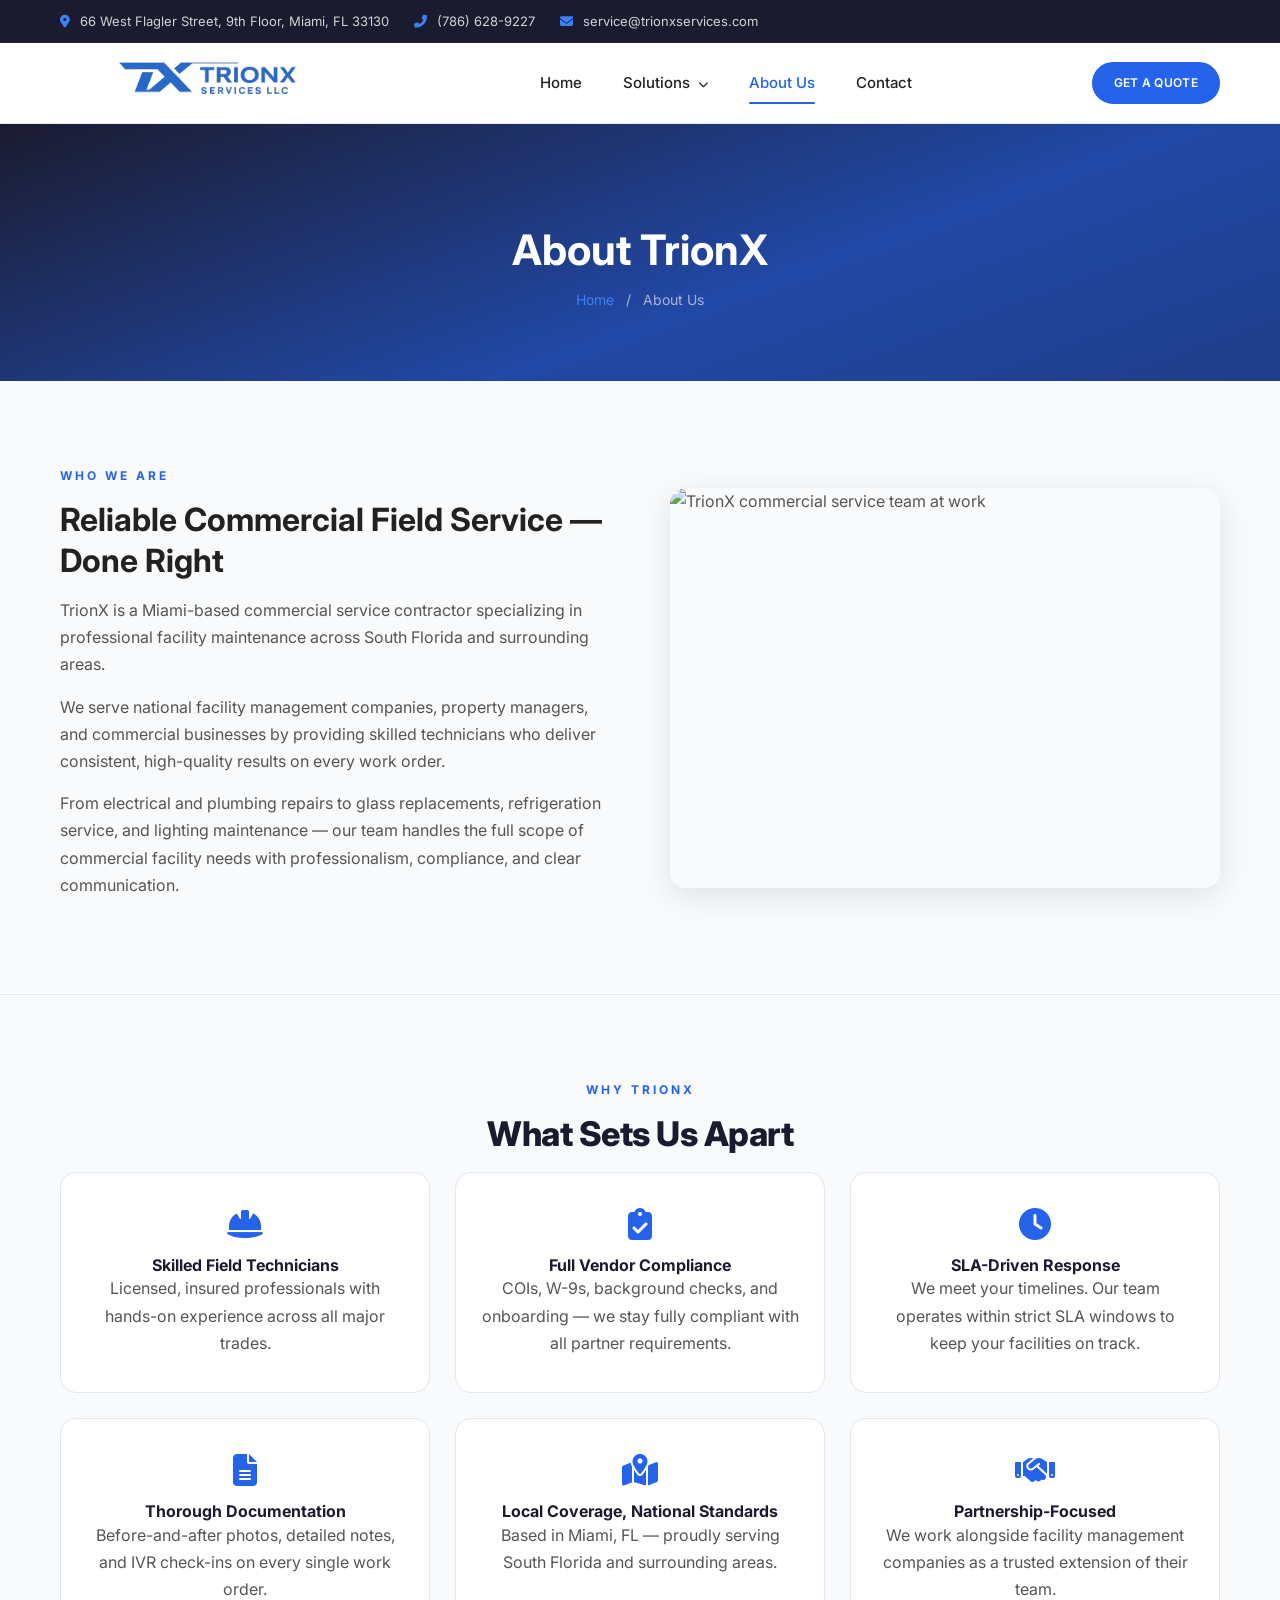
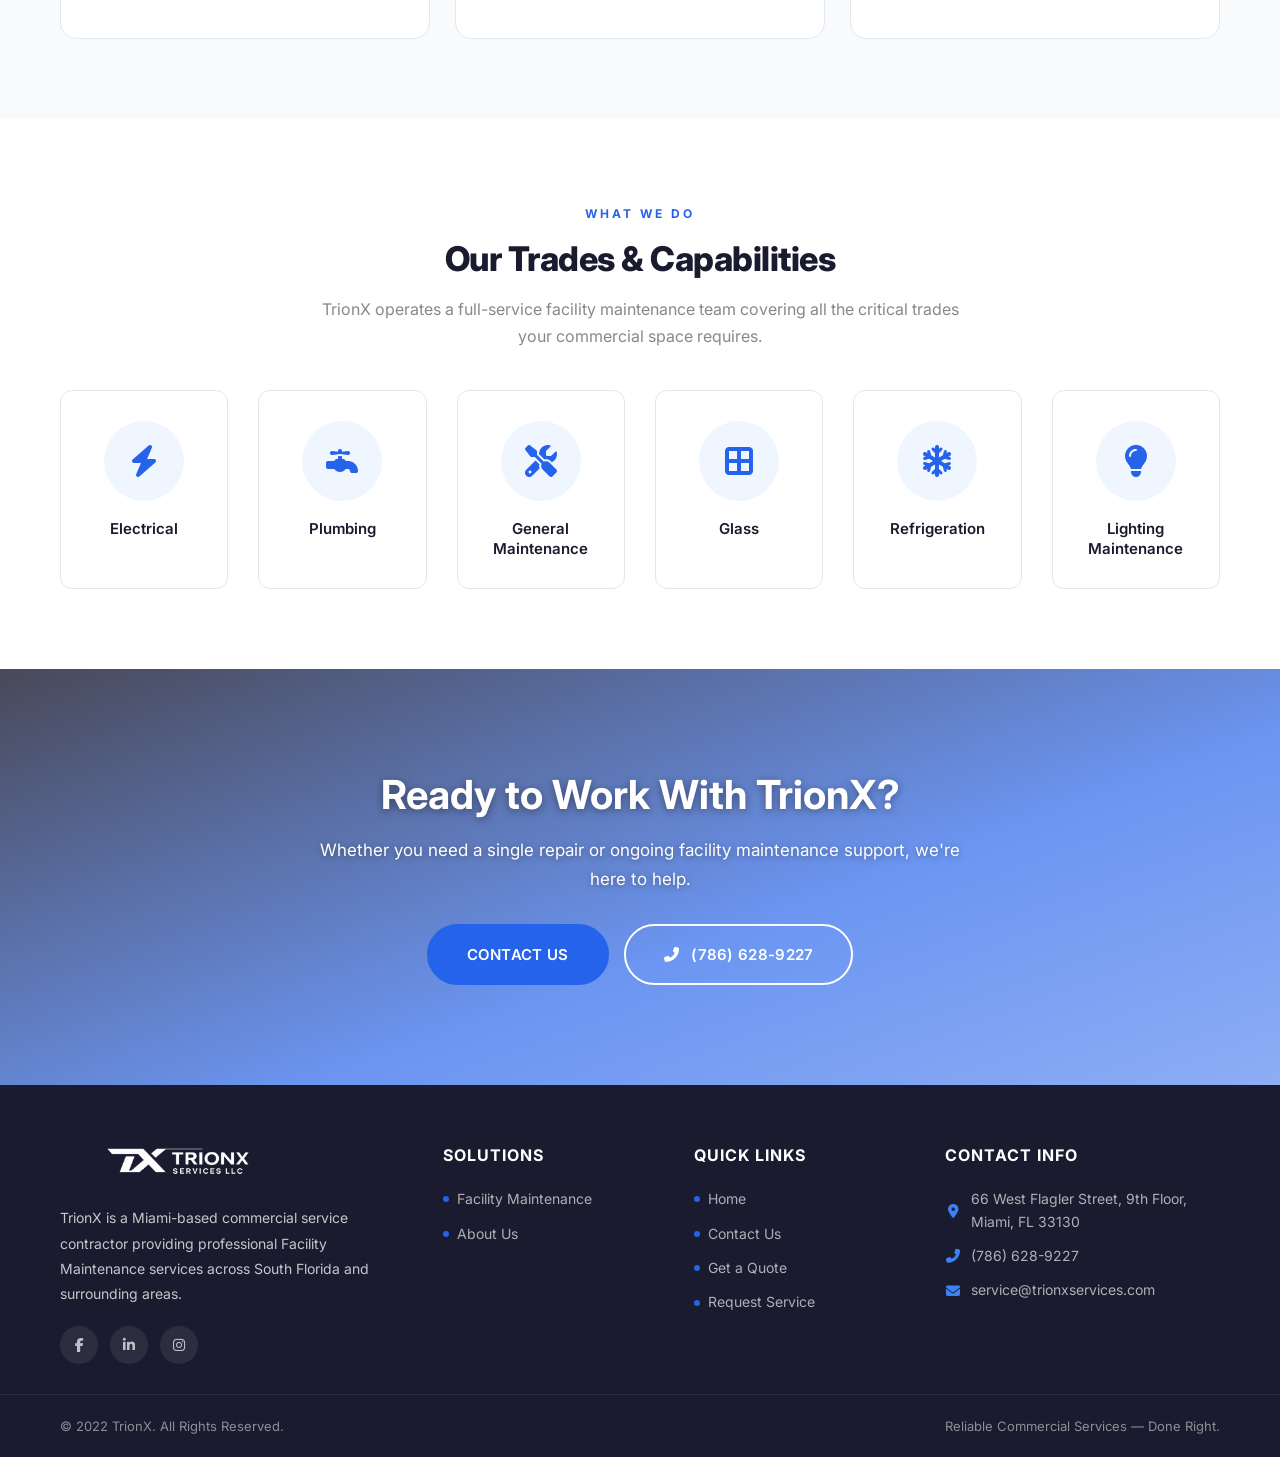
==== about.html @ 8d282be7 "Initial commit - TrionX website" ====
<!DOCTYPE html>
<html lang="en">
<head>
    <meta charset="UTF-8">
    <meta name="viewport" content="width=device-width, initial-scale=1.0">
    <meta name="description" content="Learn about TrionX — a Miami-based commercial service contractor providing professional facility maintenance across South Florida and surrounding areas.">
    <meta name="keywords" content="about TrionX, commercial facility maintenance, Miami FL, South Florida, electrical, plumbing, glass, refrigeration, lighting maintenance">
    <title>About Us | TrionX</title>
    <link rel="preconnect" href="https://fonts.googleapis.com">
    <link rel="preconnect" href="https://fonts.gstatic.com" crossorigin>
    <link href="https://fonts.googleapis.com/css2?family=Inter:wght@300;400;500;600;700;800;900&display=swap" rel="stylesheet">
    <link rel="stylesheet" href="https://cdnjs.cloudflare.com/ajax/libs/font-awesome/6.5.1/css/all.min.css">
    <link rel="stylesheet" href="css/style.css">
    <link rel="stylesheet" href="css/responsive.css">
</head>
<body>

    <!-- Top Bar -->
    <div class="top-bar">
        <div class="container">
            <div class="top-bar-left">
                <span><i class="fas fa-map-marker-alt"></i> 66 West Flagler Street, 9th Floor, Miami, FL 33130</span>
                <span><i class="fas fa-phone-alt"></i> <a href="tel:+17866289227">(786) 628-9227</a></span>
                <span><i class="fas fa-envelope"></i> <a href="mailto:service@trionxservices.com">service@trionxservices.com</a></span>
            </div>
        </div>
    </div>

    <!-- Header -->
    <header class="site-header" id="header">
        <div class="container">
            <div class="header-inner">
                <div class="logo">
                    <a href="index.html">
                        <img src="logo.png/logo.png.png" alt="TrionX" class="logo-img">
                    </a>
                </div>
                <nav class="main-nav" id="mainNav">
                    <ul>
                        <li><a href="index.html">Home</a></li>
                        <li class="has-dropdown">
                            <a href="solutions.html">Solutions <i class="fas fa-chevron-down"></i></a>
                            <ul class="dropdown">
                                <li><a href="electrical.html"><i class="fas fa-bolt"></i> Electrical</a></li>
                                <li><a href="plumbing.html"><i class="fas fa-faucet"></i> Plumbing</a></li>
                                <li><a href="general-maintenance.html"><i class="fas fa-tools"></i> General Maintenance</a></li>
                                <li><a href="glass.html"><i class="fas fa-border-all"></i> Glass</a></li>
                                <li><a href="refrigeration.html"><i class="fas fa-snowflake"></i> Refrigeration</a></li>
                                <li><a href="lighting-maintenance.html"><i class="fas fa-lightbulb"></i> Lighting Maintenance</a></li>
                            </ul>
                        </li>
                        <li class="current-menu-item"><a href="about.html">About Us</a></li>
                        <li><a href="contact.html">Contact</a></li>
                    </ul>
                </nav>
                <div class="header-cta">
                    <a href="contact.html" class="btn btn-primary btn-sm">Get a Quote</a>
                </div>
                <button class="mobile-toggle" id="mobileToggle" aria-label="Toggle Menu">
                    <span></span><span></span><span></span>
                </button>
            </div>
        </div>
    </header>

    <!-- Page Header -->
    <section class="page-header page-header-about">
        <div class="container">
            <h1>About TrionX</h1>
            <div class="breadcrumbs">
                <a href="index.html">Home</a>
                <span>/</span>
                About Us
            </div>
        </div>
    </section>

    <!-- Who We Are -->
    <section class="service-detail section-padding">
        <div class="container">
            <div class="service-detail-grid">
                <div class="service-detail-img">
                    <img src="https://images.unsplash.com/photo-1504307651254-35680f356dfd?w=600&q=80" alt="TrionX commercial service team at work">
                </div>
                <div class="service-detail-content">
                    <span class="section-subtitle">Who We Are</span>
                    <h2>Reliable Commercial Field Service — Done Right</h2>
                    <p>TrionX is a Miami-based commercial service contractor specializing in professional facility maintenance across South Florida and surrounding areas.</p>
                    <p>We serve national facility management companies, property managers, and commercial businesses by providing skilled technicians who deliver consistent, high-quality results on every work order.</p>
                    <p>From electrical and plumbing repairs to glass replacements, refrigeration service, and lighting maintenance — our team handles the full scope of commercial facility needs with professionalism, compliance, and clear communication.</p>
                </div>
            </div>
        </div>
    </section>

    <!-- What Sets Us Apart -->
    <section class="why-rts-section section-padding bg-light" id="why-trionx">
        <div class="container">
            <div class="section-header text-center">
                <span class="section-subtitle">Why TrionX</span>
                <h2 class="section-title">What Sets Us Apart</h2>
            </div>
            <div class="why-rts-grid">
                <div class="why-rts-item fade-in">
                    <i class="fas fa-hard-hat"></i>
                    <h4>Skilled Field Technicians</h4>
                    <p>Licensed, insured professionals with hands-on experience across all major trades.</p>
                </div>
                <div class="why-rts-item fade-in">
                    <i class="fas fa-clipboard-check"></i>
                    <h4>Full Vendor Compliance</h4>
                    <p>COIs, W-9s, background checks, and onboarding — we stay fully compliant with all partner requirements.</p>
                </div>
                <div class="why-rts-item fade-in">
                    <i class="fas fa-clock"></i>
                    <h4>SLA-Driven Response</h4>
                    <p>We meet your timelines. Our team operates within strict SLA windows to keep your facilities on track.</p>
                </div>
                <div class="why-rts-item fade-in">
                    <i class="fas fa-file-alt"></i>
                    <h4>Thorough Documentation</h4>
                    <p>Before-and-after photos, detailed notes, and IVR check-ins on every single work order.</p>
                </div>
                <div class="why-rts-item fade-in">
                    <i class="fas fa-map-marked-alt"></i>
                    <h4>Local Coverage, National Standards</h4>
                    <p>Based in Miami, FL — proudly serving South Florida and surrounding areas.</p>
                </div>
                <div class="why-rts-item fade-in">
                    <i class="fas fa-handshake"></i>
                    <h4>Partnership-Focused</h4>
                    <p>We work alongside facility management companies as a trusted extension of their team.</p>
                </div>
            </div>
        </div>
    </section>

    <!-- Our Trades -->
    <section class="section-padding">
        <div class="container">
            <div class="section-header text-center">
                <span class="section-subtitle">What We Do</span>
                <h2 class="section-title">Our Trades &amp; Capabilities</h2>
                <p class="section-desc">TrionX operates a full-service facility maintenance team covering all the critical trades your commercial space requires.</p>
            </div>
            <div class="trades-icon-grid">
                <a href="electrical.html" class="trade-icon-card">
                    <div class="trade-icon-circle"><i class="fas fa-bolt"></i></div>
                    <h4>Electrical</h4>
                </a>
                <a href="plumbing.html" class="trade-icon-card">
                    <div class="trade-icon-circle"><i class="fas fa-faucet"></i></div>
                    <h4>Plumbing</h4>
                </a>
                <a href="general-maintenance.html" class="trade-icon-card">
                    <div class="trade-icon-circle"><i class="fas fa-tools"></i></div>
                    <h4>General Maintenance</h4>
                </a>
                <a href="glass.html" class="trade-icon-card">
                    <div class="trade-icon-circle"><i class="fas fa-border-all"></i></div>
                    <h4>Glass</h4>
                </a>
                <a href="refrigeration.html" class="trade-icon-card">
                    <div class="trade-icon-circle"><i class="fas fa-snowflake"></i></div>
                    <h4>Refrigeration</h4>
                </a>
                <a href="lighting-maintenance.html" class="trade-icon-card">
                    <div class="trade-icon-circle"><i class="fas fa-lightbulb"></i></div>
                    <h4>Lighting Maintenance</h4>
                </a>
            </div>
        </div>
    </section>

    <!-- CTA Section -->
    <section class="cta-section" style="background-image: url('Pictures/buildings.jpg');">
        <div class="cta-overlay"></div>
        <div class="container">
            <div class="cta-content text-center">
                <h2>Ready to Work With TrionX?</h2>
                <p>Whether you need a single repair or ongoing facility maintenance support, we're here to help.</p>
                <div class="cta-buttons">
                    <a href="contact.html" class="btn btn-primary btn-lg">Contact Us</a>
                    <a href="tel:+17866289227" class="btn btn-outline btn-lg"><i class="fas fa-phone-alt"></i> (786) 628-9227</a>
                </div>
            </div>
        </div>
    </section>

    <!-- Footer -->
    <footer class="site-footer">
        <div class="footer-main">
            <div class="container">
                <div class="footer-grid">
                    <div class="footer-col footer-about">
                        <div class="footer-logo">
                            <img src="logo.png/logo.png.png" alt="TrionX" class="footer-logo-img">
                        </div>
                        <p>TrionX is a Miami-based commercial service contractor providing professional Facility Maintenance services across South Florida and surrounding areas.</p>
                        <div class="footer-social">
                            <a href="#" aria-label="Facebook"><i class="fab fa-facebook-f"></i></a>
                            <a href="#" aria-label="LinkedIn"><i class="fab fa-linkedin-in"></i></a>
                            <a href="#" aria-label="Instagram"><i class="fab fa-instagram"></i></a>
                        </div>
                    </div>
                    <div class="footer-links">
                        <div class="footer-col">
                            <h4>Solutions</h4>
                            <ul>
                                <li><a href="solutions.html#facility-maintenance">Facility Maintenance</a></li>
                                <li><a href="about.html">About Us</a></li>
                            </ul>
                        </div>
                        <div class="footer-col">
                            <h4>Quick Links</h4>
                            <ul>
                                <li><a href="index.html">Home</a></li>
                                <li><a href="contact.html">Contact Us</a></li>
                                <li><a href="contact.html#quote">Get a Quote</a></li>
                                <li><a href="contact.html#request-service">Request Service</a></li>
                            </ul>
                        </div>
                        <div class="footer-col footer-contact">
                            <h4>Contact Info</h4>
                            <ul>
                                <li><a href="https://maps.google.com/?q=66+West+Flagler+Street+9th+Floor+Miami+FL+33130"><i class="fas fa-map-marker-alt"></i> 66 West Flagler Street, 9th Floor, Miami, FL 33130</a></li>
                                <li><a href="tel:+17866289227"><i class="fas fa-phone-alt"></i> (786) 628-9227</a></li>
                                <li><a href="mailto:service@trionxservices.com"><i class="fas fa-envelope"></i> service@trionxservices.com</a></li>
                            </ul>
                        </div>
                    </div>
                </div>
            </div>
        </div>
        <div class="footer-bottom">
            <div class="container">
                <div class="footer-bottom-inner">
                    <p>&copy; 2022 TrionX. All Rights Reserved.</p>
                    <p>Reliable Commercial Services &mdash; Done Right.</p>
                </div>
            </div>
        </div>
    </footer>

    <script src="js/main.js"></script>
</body>
</html>
---- css/style.css ----
/* =============================================
   TRIONX - Main Stylesheet
   ============================================= */

/* ---- CSS Variables ---- */
:root {
    --primary: #2563eb;
    --primary-dark: #1d4ed8;
    --primary-light: #3b82f6;
    --primary-lighter: #eff6ff;
    --secondary: #1b1b2f;
    --secondary-light: #2e2e48;
    --accent: #2563eb;
    --text-dark: #222222;
    --text-body: #555555;
    --text-light: #888888;
    --white: #ffffff;
    --off-white: #f8fafc;
    --border: #e2e8f0;
    --shadow: 0 1px 3px rgba(0, 0, 0, 0.06), 0 4px 16px rgba(0, 0, 0, 0.06);
    --shadow-lg: 0 8px 32px rgba(0, 0, 0, 0.1);
    --radius: 8px;
    --radius-lg: 16px;
    --transition: all 0.25s cubic-bezier(0.4, 0, 0.2, 1);
    --font-primary: 'Inter', sans-serif;
    --font-secondary: 'Inter', sans-serif;
}

/* ---- Reset & Base ---- */
*,
*::before,
*::after {
    margin: 0;
    padding: 0;
    box-sizing: border-box;
}

html {
    scroll-behavior: smooth;
    font-size: 16px;
    scrollbar-width: none; /* Firefox */
    -ms-overflow-style: none; /* IE/Edge */
}

html::-webkit-scrollbar {
    display: none; /* Chrome/Safari */
}

body {
    font-family: var(--font-secondary);
    color: var(--text-body);
    line-height: 1.7;
    background: var(--white);
    overflow-x: hidden;
    -webkit-font-smoothing: antialiased;
    -moz-osx-font-smoothing: grayscale;
}

img {
    max-width: 100%;
    height: auto;
    display: block;
}

a {
    text-decoration: none;
    color: inherit;
    transition: var(--transition);
}

ul {
    list-style: none;
}

h1, h2, h3, h4, h5, h6 {
    font-family: var(--font-primary);
    color: var(--text-dark);
    font-weight: 700;
    line-height: 1.3;
}

.container {
    width: 100%;
    max-width: 1200px;
    margin: 0 auto;
    padding: 0 20px;
}

.section-padding {
    padding: 80px 0;
}

.bg-light {
    background: var(--off-white);
}

.text-center {
    text-align: center;
}

/* ---- Section Headers ---- */
.section-subtitle {
    display: inline-block;
    font-size: 12px;
    font-weight: 700;
    color: var(--primary);
    text-transform: uppercase;
    letter-spacing: 3px;
    margin-bottom: 12px;
    position: relative;
    padding-left: 0;
}

.section-subtitle::before {
    display: none;
}

.text-center .section-subtitle {
    padding-left: 0;
}

.text-center .section-subtitle::before {
    display: none;
}

.section-title {
    font-size: 34px;
    margin-bottom: 15px;
    color: var(--secondary);
    font-weight: 800;
    letter-spacing: -0.5px;
}

.section-desc {
    font-size: 16px;
    color: var(--text-light);
    max-width: 650px;
    margin: 0 auto 40px;
}

/* ---- Buttons ---- */
.btn {
    display: inline-block;
    padding: 13px 30px;
    font-size: 14px;
    font-weight: 600;
    border-radius: 50px;
    cursor: pointer;
    transition: var(--transition);
    border: 2px solid transparent;
    font-family: var(--font-primary);
    letter-spacing: 0.3px;
    text-align: center;
    text-transform: uppercase;
}

.btn-primary {
    background: var(--primary);
    color: var(--white);
    border-color: var(--primary);
}

.btn-primary:hover {
    background: var(--primary-dark);
    border-color: var(--primary-dark);
    transform: translateY(-2px);
    box-shadow: 0 5px 20px rgba(37, 99, 235, 0.35);
}

.btn-outline {
    background: transparent;
    color: var(--white);
    border-color: var(--white);
}

.btn-outline:hover {
    background: var(--white);
    color: var(--primary);
}

.btn-outline-white {
    background: transparent;
    color: var(--white);
    border-color: var(--white);
}

.btn-outline-white:hover {
    background: var(--white);
    color: var(--primary);
}

.btn-outline-primary {
    background: transparent;
    color: var(--primary);
    border-color: var(--primary);
}

.btn-outline-primary:hover {
    background: var(--primary);
    color: var(--white);
    transform: translateY(-2px);
}

.btn-sm {
    padding: 9px 20px;
    font-size: 12px;
}

.btn-lg {
    padding: 16px 38px;
    font-size: 15px;
}

/* ---- Top Bar ---- */
.top-bar {
    background: var(--secondary);
    color: rgba(255, 255, 255, 0.8);
    font-size: 13px;
    padding: 10px 0;
    border-bottom: 1px solid rgba(255, 255, 255, 0.06);
}

.top-bar .container {
    display: flex;
    justify-content: space-between;
    align-items: center;
}

.top-bar-left {
    display: flex;
    gap: 25px;
}

.top-bar-left span i {
    color: var(--primary-light);
    margin-right: 6px;
}

.top-bar-left a {
    color: rgba(255, 255, 255, 0.8);
}

.top-bar-left a:hover {
    color: var(--primary-light);
}

.top-bar-right {
    display: flex;
    gap: 15px;
}

.top-bar-right a {
    color: rgba(255, 255, 255, 0.7);
    font-size: 13px;
    transition: var(--transition);
}

.top-bar-right a:hover {
    color: var(--primary-light);
}

/* ---- Header ---- */
.site-header {
    background: var(--white);
    position: sticky;
    top: 0;
    z-index: 1000;
    box-shadow: 0 1px 0 var(--border);
    transition: var(--transition);
}

.site-header.scrolled {
    box-shadow: 0 4px 24px rgba(0, 0, 0, 0.08);
    backdrop-filter: blur(8px);
    background: rgba(255, 255, 255, 0.95);
}

.header-inner {
    display: flex;
    align-items: center;
    justify-content: space-between;
    padding: 0;
    height: 80px;
}

.logo a {
    display: flex;
    align-items: center;
    gap: 12px;
}

.logo-img {
    height: 200px;
    width: auto;
    max-width: 450px;
    object-fit: contain;
    mix-blend-mode: multiply;
    margin: -40px 0;
}

.logo-icon {
    width: 48px;
    height: 48px;
    background: var(--primary);
    color: var(--white);
    border-radius: var(--radius);
    display: flex;
    align-items: center;
    justify-content: center;
    font-size: 22px;
}

.logo-text strong {
    display: block;
    font-size: 24px;
    color: var(--primary);
    line-height: 1;
    font-family: var(--font-primary);
}

.logo-text small {
    font-size: 10px;
    color: var(--text-light);
    letter-spacing: 1.5px;
    text-transform: uppercase;
    font-weight: 600;
}

/* ---- Navigation ---- */
.main-nav ul {
    display: flex;
    gap: 5px;
}

.main-nav > ul > li > a {
    padding: 28px 18px;
    display: block;
    font-size: 15px;
    font-weight: 500;
    color: var(--text-dark);
    font-family: var(--font-primary);
    position: relative;
}

.main-nav > ul > li > a::after {
    content: '';
    position: absolute;
    bottom: 20px;
    left: 18px;
    right: 18px;
    height: 2px;
    background: var(--primary);
    border-radius: 2px;
    transform: scaleX(0);
    transition: var(--transition);
}

.main-nav > ul > li:hover > a::after,
.main-nav > ul > li.current-menu-item > a::after {
    transform: scaleX(1);
}

.main-nav > ul > li:hover > a,
.main-nav > ul > li.current-menu-item > a {
    color: var(--primary);
}

.main-nav > ul > li > a i {
    font-size: 10px;
    margin-left: 4px;
}

/* Dropdown */
.has-dropdown {
    position: relative;
}

.dropdown {
    position: absolute;
    top: 100%;
    left: 0;
    min-width: 240px;
    background: var(--white);
    box-shadow: var(--shadow-lg);
    border-radius: var(--radius);
    border-top: none;
    opacity: 0;
    visibility: hidden;
    transform: translateY(10px);
    transition: var(--transition);
    z-index: 100;
    display: block;
    flex-direction: column;
    padding: 8px 0;
}

.has-dropdown:hover .dropdown {
    opacity: 1;
    visibility: visible;
    transform: translateY(0);
}

.dropdown li a {
    display: block;
    padding: 12px 20px;
    font-size: 14px;
    color: var(--text-body);
    border-bottom: 1px solid var(--border);
    transition: color 0.3s ease, background 0.3s ease;
    white-space: nowrap;
    text-align: left;
}

.dropdown li:last-child a {
    border-bottom: none;
}

.dropdown li a:hover {
    color: var(--primary);
    background: var(--primary-lighter);
}

.dropdown li a i {
    margin-right: 8px;
    color: var(--primary);
}

/* Sub-Dropdown */
.has-sub-dropdown {
    position: relative;
}

.has-sub-dropdown > a .sub-arrow {
    float: right;
    margin-left: 12px;
    font-size: 10px;
    line-height: 1.6;
}

.sub-dropdown {
    position: absolute;
    top: 0;
    left: 100%;
    min-width: 220px;
    background: var(--white);
    box-shadow: var(--shadow-lg);
    border-radius: 0 var(--radius) var(--radius) 0;
    border-left: 3px solid var(--primary);
    opacity: 0;
    visibility: hidden;
    transform: translateX(10px);
    transition: var(--transition);
    z-index: 110;
    padding: 0;
    list-style: none;
    display: flex;
    flex-direction: column;
}

.has-sub-dropdown:hover > .sub-dropdown {
    opacity: 1;
    visibility: visible;
    transform: translateX(0);
}

.sub-dropdown li a {
    display: block;
    padding: 10px 18px;
    font-size: 13px;
    color: var(--text-body);
    border-bottom: 1px solid var(--border);
    transition: color 0.3s ease, background 0.3s ease;
    white-space: nowrap;
    text-align: left;
}

.sub-dropdown li:last-child a {
    border-bottom: none;
}

.sub-dropdown li a:hover {
    color: var(--primary);
    background: var(--primary-lighter);
}

.sub-dropdown li a i {
    margin-right: 8px;
    color: var(--primary);
}

/* Header CTA */
.header-cta {
    display: flex;
    align-items: center;
    gap: 15px;
}

.header-phone {
    display: flex;
    align-items: center;
    gap: 8px;
    color: var(--text-dark);
    font-weight: 600;
    font-size: 14px;
}

.header-phone i {
    color: var(--primary);
    font-size: 16px;
}

.header-phone:hover {
    color: var(--primary);
}

/* Mobile Toggle */
.mobile-toggle {
    display: none;
    flex-direction: column;
    gap: 5px;
    background: none;
    border: none;
    cursor: pointer;
    padding: 5px;
    z-index: 1001;
}

.mobile-toggle span {
    width: 25px;
    height: 3px;
    background: var(--text-dark);
    border-radius: 3px;
    transition: var(--transition);
}

.mobile-toggle.active span:nth-child(1) {
    transform: rotate(45deg) translate(5px, 6px);
}

.mobile-toggle.active span:nth-child(2) {
    opacity: 0;
}

.mobile-toggle.active span:nth-child(3) {
    transform: rotate(-45deg) translate(5px, -6px);
}

/* ---- Hero Section ---- */
.hero-section {
    position: relative;
    height: 650px;
    overflow: hidden;
}

.hero-slider {
    height: 100%;
}

.hero-slide {
    position: absolute;
    top: 0;
    left: 0;
    width: 100%;
    height: 100%;
    background-size: cover;
    background-position: center;
    opacity: 0;
    transition: opacity 1s ease;
    display: flex;
    align-items: center;
}

.hero-slide.active {
    opacity: 1;
}

.hero-overlay {
    position: absolute;
    top: 0;
    left: 0;
    width: 100%;
    height: 100%;
    background: linear-gradient(160deg, rgba(27, 27, 47, 0.8) 0%, rgba(37, 99, 235, 0.58) 50%, rgba(37, 99, 235, 0.42) 100%);
}

.hero-content {
    position: relative;
    z-index: 2;
    max-width: 700px;
    color: var(--white);
}

.hero-subtitle {
    display: inline-block;
    font-size: 14px;
    font-weight: 600;
    text-transform: uppercase;
    letter-spacing: 3px;
    color: var(--white);
    margin-bottom: 15px;
    padding-left: 0;
    text-shadow: 0 1px 6px rgba(0, 0, 0, 0.35);
}

.hero-subtitle::before {
    display: none;
}

.hero-content h1 {
    font-size: 48px;
    font-weight: 800;
    color: var(--white);
    margin-bottom: 20px;
    line-height: 1.15;
    letter-spacing: -1px;
    text-shadow: 0 2px 8px rgba(0, 0, 0, 0.4);
}

.hero-content h1 span {
    color: var(--primary-light);
}

.hero-content p {
    font-size: 18px;
    line-height: 1.8;
    opacity: 1;
    margin-bottom: 30px;
    max-width: 550px;
    text-shadow: 0 1px 6px rgba(0, 0, 0, 0.35);
}

.hero-buttons {
    display: flex;
    gap: 15px;
    flex-wrap: wrap;
}

.hero-dots {
    position: absolute;
    bottom: 30px;
    left: 50%;
    transform: translateX(-50%);
    z-index: 5;
    display: flex;
    gap: 10px;
}

.hero-dots .dot {
    width: 12px;
    height: 12px;
    border-radius: 50%;
    background: rgba(255, 255, 255, 0.4);
    cursor: pointer;
    transition: var(--transition);
}

.hero-dots .dot.active {
    background: var(--primary-light);
    transform: scale(1.2);
}

/* ---- Features Bar ---- */
.features-bar {
    background: var(--off-white);
    padding: 60px 0;
    position: relative;
    z-index: 10;
    border-bottom: none;
}

.features-grid {
    display: grid;
    grid-template-columns: repeat(4, 1fr);
    gap: 30px;
}

.feature-item {
    display: flex;
    flex-direction: column;
    align-items: center;
    text-align: center;
    padding: 35px 20px;
    border-radius: var(--radius-lg);
    background: var(--white);
    transition: var(--transition);
    border: 1px solid var(--border);
}

.feature-item:hover {
    transform: translateY(-5px);
    box-shadow: var(--shadow-lg);
    border-color: var(--primary-light);
}

.feature-icon {
    width: 64px;
    height: 64px;
    border-radius: var(--radius-lg);
    background: var(--primary);
    display: flex;
    align-items: center;
    justify-content: center;
    font-size: 26px;
    color: var(--white);
    margin-bottom: 20px;
    flex-shrink: 0;
}

.feature-item h4 {
    font-size: 17px;
    color: var(--secondary);
    margin-bottom: 8px;
}

.feature-item p {
    font-size: 14px;
    color: var(--text-body);
    line-height: 1.5;
}

/* ---- About Preview ---- */
.about-grid {
    display: grid;
    grid-template-columns: 1fr 1fr;
    gap: 60px;
    align-items: center;
}

.about-images {
    position: relative;
}

.about-img-main img {
    border-radius: var(--radius-lg);
    box-shadow: var(--shadow-lg);
    width: 100%;
    height: 450px;
    object-fit: cover;
}

.about-img-secondary {
    position: absolute;
    bottom: -30px;
    right: -30px;
    width: 220px;
    border: 5px solid var(--white);
    border-radius: var(--radius-lg);
    box-shadow: var(--shadow-lg);
    overflow: hidden;
}

.about-img-secondary img {
    width: 100%;
    height: 180px;
    object-fit: cover;
}

.experience-badge {
    position: absolute;
    top: 20px;
    left: -20px;
    background: var(--primary);
    color: var(--white);
    padding: 20px 25px;
    border-radius: var(--radius-lg);
    text-align: center;
    box-shadow: var(--shadow-lg);
}

.exp-number {
    display: block;
    font-size: 42px;
    font-weight: 900;
    line-height: 1;
    font-family: var(--font-primary);
}

.exp-text {
    font-size: 12px;
    text-transform: uppercase;
    letter-spacing: 1px;
    font-weight: 600;
}

.about-content .lead-text {
    font-size: 17px;
    color: var(--text-dark);
    margin-bottom: 15px;
    line-height: 1.8;
}

.about-content p {
    margin-bottom: 20px;
}

.about-features {
    display: grid;
    grid-template-columns: 1fr;
    gap: 12px;
    margin-bottom: 30px;
}

.about-feature {
    display: flex;
    align-items: center;
    gap: 10px;
    font-size: 14px;
    font-weight: 500;
    color: var(--text-dark);
}

.about-feature i {
    color: var(--primary);
    font-size: 18px;
}

/* ---- Solutions Home Section ---- */
/* ---- Solutions Subsections ---- */
.solutions-subsection {
    margin-bottom: 50px;
}

.solutions-subsection:last-child {
    margin-bottom: 0;
}

.subsection-header {
    display: flex;
    flex-direction: column;
    align-items: center;
    text-align: center;
    gap: 12px;
    margin-bottom: 30px;
}

.subsection-icon {
    width: 55px;
    height: 55px;
    min-width: 55px;
    background: var(--primary-lighter);
    color: var(--primary);
    border-radius: 50%;
    display: flex;
    align-items: center;
    justify-content: center;
    font-size: 22px;
}

.subsection-header h3 {
    font-size: 24px;
    color: var(--text-dark);
    margin-bottom: 6px;
}

.subsection-header p {
    font-size: 15px;
    color: var(--text-body);
    line-height: 1.7;
}

.solutions-cards-grid {
    display: grid;
    gap: 25px;
}

.solutions-cards-grid.cols-3 {
    grid-template-columns: repeat(3, 1fr);
}

.sol-card {
    background: var(--white);
    border-radius: var(--radius-lg);
    padding: 28px 24px;
    box-shadow: var(--shadow);
    transition: var(--transition);
    border: 1px solid var(--border);
    border-top: 3px solid transparent;
}

.sol-card:hover {
    transform: translateY(-5px);
    box-shadow: var(--shadow-lg);
    border-top-color: var(--primary);
}

.sol-card-icon {
    width: 45px;
    height: 45px;
    background: var(--primary-lighter);
    color: var(--primary);
    border-radius: var(--radius);
    display: flex;
    align-items: center;
    justify-content: center;
    font-size: 18px;
    margin-bottom: 15px;
    transition: var(--transition);
}

.sol-card:hover .sol-card-icon {
    background: var(--primary);
    color: var(--white);
}

.sol-card h4 {
    font-size: 18px;
    color: var(--text-dark);
    margin-bottom: 12px;
}

.sol-card ul {
    list-style: none;
    margin: 0;
    padding: 0;
}

.sol-card ul li {
    font-size: 14px;
    color: var(--text-body);
    padding: 5px 0;
    padding-left: 20px;
    position: relative;
    line-height: 1.6;
}

.sol-card ul li::before {
    content: '\f00c';
    font-family: 'Font Awesome 6 Free';
    font-weight: 900;
    font-size: 11px;
    color: var(--primary);
    position: absolute;
    left: 0;
    top: 7px;
}

/* ---- Legacy Solutions Home (kept for compatibility) ---- */
.solutions-home-grid {
    display: grid;
    grid-template-columns: 1fr 1fr;
    gap: 30px;
}

.solution-home-card {
    background: var(--white);
    border-radius: var(--radius-lg);
    overflow: hidden;
    box-shadow: var(--shadow);
    transition: var(--transition);
}

.solution-home-card:hover {
    transform: translateY(-8px);
    box-shadow: var(--shadow-lg);
}

.solution-card-image {
    height: 220px;
    overflow: hidden;
    position: relative;
}

.solution-card-image img {
    width: 100%;
    height: 100%;
    object-fit: cover;
    transition: transform 0.5s ease;
}

.solution-home-card:hover .solution-card-image img {
    transform: scale(1.08);
}

.solution-card-body {
    padding: 30px;
}

.solution-home-icon {
    width: 55px;
    height: 55px;
    background: var(--primary-lighter);
    color: var(--primary);
    border-radius: 50%;
    display: flex;
    align-items: center;
    justify-content: center;
    font-size: 22px;
    margin-bottom: 15px;
    transition: var(--transition);
}

.solution-home-card:hover .solution-home-icon {
    background: var(--primary);
    color: var(--white);
}

.solution-home-card h3 {
    font-size: 22px;
    margin-bottom: 10px;
}

.solution-card-body > p {
    margin-bottom: 15px;
    color: var(--text-body);
    line-height: 1.7;
}

.solution-home-list {
    margin-bottom: 15px;
}

.solution-home-list li {
    display: flex;
    align-items: center;
    gap: 10px;
    padding: 6px 0;
    font-size: 14px;
    color: var(--text-dark);
}

.solution-home-list li i {
    color: var(--primary);
    font-size: 14px;
}

.solution-home-note {
    font-size: 14px;
    color: var(--text-light);
    font-style: italic;
    margin-bottom: 20px;
}

/* ---- Industries Home Grid ---- */
.industries-home-grid {
    display: grid;
    grid-template-columns: repeat(4, 1fr);
    gap: 20px;
}

.industry-home-item {
    position: relative;
    height: 200px;
    border-radius: var(--radius-lg);
    overflow: hidden;
    cursor: pointer;
    transition: var(--transition);
}

.industry-home-item:hover {
    transform: translateY(-5px);
    box-shadow: var(--shadow-lg);
}

.industry-home-item img {
    width: 100%;
    height: 100%;
    object-fit: cover;
    transition: transform 0.5s ease;
}

.industry-home-item:hover img {
    transform: scale(1.1);
}

.industry-home-overlay {
    position: absolute;
    top: 0;
    left: 0;
    width: 100%;
    height: 100%;
    background: linear-gradient(to top, rgba(27, 27, 47, 0.85) 0%, rgba(37, 99, 235, 0.3) 100%);
    display: flex;
    flex-direction: column;
    align-items: center;
    justify-content: flex-end;
    padding: 25px 15px;
    transition: var(--transition);
}

.industry-home-item:hover .industry-home-overlay {
    background: linear-gradient(to top, rgba(37, 99, 235, 0.9) 0%, rgba(37, 99, 235, 0.4) 100%);
}

.industry-home-overlay i {
    font-size: 28px;
    color: rgba(255, 255, 255, 0.9);
    margin-bottom: 10px;
}

.industry-home-overlay span {
    font-size: 15px;
    font-weight: 600;
    color: var(--white);
    text-align: center;
}

/* ---- Why RTS Grid ---- */
.why-rts-grid {
    display: grid;
    grid-template-columns: repeat(3, 1fr);
    gap: 25px;
}

.why-rts-item {
    text-align: center;
    padding: 35px 25px;
    background: var(--white);
    border-radius: var(--radius-lg);
    border: 1px solid var(--border);
    transition: var(--transition);
}

.why-rts-item:hover {
    transform: translateY(-3px);
    box-shadow: var(--shadow-lg);
    border-color: var(--primary);
}

.why-rts-item i {
    font-size: 32px;
    color: var(--primary);
    margin-bottom: 15px;
    display: block;
}

.why-rts-item h4 {
    font-size: 16px;
    color: var(--secondary);
}

/* ---- Service Area Section ---- */
.service-area-section {
    background: var(--secondary);
    color: var(--white);
    position: relative;
}

.service-area-section .section-subtitle {
    color: var(--primary-light);
}

.service-area-section .section-subtitle::before {
    background: var(--primary-light);
}

.service-area-section .section-title {
    color: var(--white);
}

.service-area-grid {
    display: grid;
    grid-template-columns: repeat(4, 1fr);
    gap: 15px;
    max-width: 900px;
    margin: 0 auto;
}

.service-area-item {
    display: flex;
    align-items: center;
    gap: 10px;
    font-size: 16px;
    font-weight: 500;
    color: var(--white);
    padding: 16px 20px;
    background: rgba(255, 255, 255, 0.08);
    border-radius: var(--radius);
    transition: var(--transition);
}

.service-area-item:hover {
    background: rgba(255, 255, 255, 0.15);
}

.service-area-item i {
    color: var(--primary-light);
    font-size: 16px;
}

/* ---- CTA Section ---- */
.cta-section {
    position: relative;
    padding: 100px 0;
    background-size: cover;
    background-position: center;
    background-attachment: fixed;
}

.cta-overlay {
    position: absolute;
    top: 0;
    left: 0;
    width: 100%;
    height: 100%;
    background: linear-gradient(160deg, rgba(27, 27, 47, 0.8) 0%, rgba(37, 99, 235, 0.68) 60%, rgba(37, 99, 235, 0.52) 100%);
}

.cta-content {
    position: relative;
    z-index: 2;
    color: var(--white);
}

.cta-content h2 {
    font-size: 40px;
    color: var(--white);
    margin-bottom: 15px;
    text-shadow: 0 2px 8px rgba(0, 0, 0, 0.4);
}

.cta-content p {
    font-size: 17px;
    opacity: 1;
    max-width: 650px;
    margin: 0 auto 30px;
    text-shadow: 0 1px 6px rgba(0, 0, 0, 0.35);
}

.cta-buttons {
    display: flex;
    gap: 15px;
    justify-content: center;
    flex-wrap: wrap;
}

.cta-buttons .btn i {
    margin-right: 8px;
}

/* ---- Services Section (generic) ---- */
.services-grid {
    display: grid;
    grid-template-columns: repeat(4, 1fr);
    gap: 30px;
}

.service-card {
    background: var(--white);
    border-radius: var(--radius-lg);
    overflow: hidden;
    box-shadow: var(--shadow);
    transition: var(--transition);
}

.service-card:hover {
    transform: translateY(-8px);
    box-shadow: var(--shadow-lg);
}

.service-card-img {
    position: relative;
    height: 200px;
    overflow: hidden;
}

.service-card-img img {
    width: 100%;
    height: 100%;
    object-fit: cover;
    transition: transform 0.5s ease;
}

.service-card:hover .service-card-img img {
    transform: scale(1.08);
}

.service-card-overlay {
    position: absolute;
    top: 0;
    left: 0;
    width: 100%;
    height: 100%;
    background: rgba(37, 99, 235, 0.8);
    display: flex;
    align-items: center;
    justify-content: center;
    opacity: 0;
    transition: var(--transition);
}

.service-card:hover .service-card-overlay {
    opacity: 1;
}

.service-card-body {
    padding: 25px;
    position: relative;
}

.service-icon {
    width: 55px;
    height: 55px;
    background: var(--primary-lighter);
    color: var(--primary);
    border-radius: 50%;
    display: flex;
    align-items: center;
    justify-content: center;
    font-size: 22px;
    margin-bottom: 15px;
    transition: var(--transition);
}

.service-card:hover .service-icon {
    background: var(--primary);
    color: var(--white);
}

.service-card-body h3 {
    font-size: 18px;
    margin-bottom: 10px;
}

.service-card-body p {
    font-size: 14px;
    line-height: 1.7;
    color: var(--text-light);
}

/* ---- Why Choose Us ---- */
.why-us-grid {
    display: grid;
    grid-template-columns: 1fr 1fr;
    gap: 60px;
    align-items: center;
}

.why-us-content p {
    margin-bottom: 30px;
}

.why-us-items {
    display: flex;
    flex-direction: column;
    gap: 25px;
}

.why-us-item {
    display: flex;
    gap: 20px;
    align-items: flex-start;
}

.why-us-icon {
    width: 55px;
    height: 55px;
    background: var(--primary-lighter);
    color: var(--primary);
    border-radius: 50%;
    display: flex;
    align-items: center;
    justify-content: center;
    font-size: 20px;
    flex-shrink: 0;
    transition: var(--transition);
}

.why-us-item:hover .why-us-icon {
    background: var(--primary);
    color: var(--white);
}

.why-us-item h4 {
    font-size: 18px;
    margin-bottom: 5px;
}

.why-us-item p {
    font-size: 14px;
    margin-bottom: 0;
    color: var(--text-light);
}

.why-us-image {
    position: relative;
}

.why-us-image > img {
    border-radius: var(--radius-lg);
    box-shadow: var(--shadow-lg);
    width: 100%;
    height: 500px;
    object-fit: cover;
}

.stats-box {
    position: absolute;
    bottom: -30px;
    left: 30px;
    right: 30px;
    background: var(--primary);
    border-radius: var(--radius-lg);
    padding: 30px;
    display: flex;
    justify-content: space-around;
    box-shadow: var(--shadow-lg);
}

.stat {
    text-align: center;
    color: var(--white);
}

.stat-number {
    display: block;
    font-size: 36px;
    font-weight: 900;
    font-family: var(--font-primary);
    line-height: 1;
    margin-bottom: 5px;
}

.stat-number::after {
    content: '+';
}

.stat-label {
    font-size: 13px;
    opacity: 0.85;
}

/* ---- Testimonials ---- */
.testimonials-slider {
    display: grid;
    grid-template-columns: repeat(3, 1fr);
    gap: 30px;
}

.testimonial-card {
    background: var(--white);
    padding: 35px;
    border-radius: var(--radius-lg);
    box-shadow: var(--shadow);
    transition: var(--transition);
    position: relative;
}

.testimonial-card::before {
    content: '\201C';
    position: absolute;
    top: 15px;
    right: 25px;
    font-size: 80px;
    color: var(--primary-lighter);
    font-family: Georgia, serif;
    line-height: 1;
}

.testimonial-card:hover {
    transform: translateY(-5px);
    box-shadow: var(--shadow-lg);
}

.testimonial-rating {
    color: var(--primary);
    font-size: 14px;
    margin-bottom: 15px;
    display: flex;
    gap: 3px;
}

.testimonial-text {
    font-size: 15px;
    line-height: 1.8;
    color: var(--text-body);
    margin-bottom: 20px;
    font-style: italic;
}

.testimonial-author {
    display: flex;
    align-items: center;
    gap: 15px;
    border-top: 1px solid var(--border);
    padding-top: 20px;
}

.testimonial-author img {
    width: 50px;
    height: 50px;
    border-radius: 50%;
    object-fit: cover;
    border: 3px solid var(--primary-lighter);
}

.testimonial-author strong {
    display: block;
    font-size: 16px;
    color: var(--text-dark);
}

.testimonial-author span {
    font-size: 13px;
    color: var(--text-light);
}

/* ---- Footer ---- */
.site-footer {
    background: var(--secondary);
    color: rgba(255, 255, 255, 0.75);
}

.footer-main {
    padding: 60px 0 30px;
}

.footer-grid {
    display: grid;
    grid-template-columns: 1.2fr 2.8fr;
    gap: 50px;
    align-items: start;
}

.footer-links {
    display: grid;
    grid-template-columns: 1fr 1fr 1.3fr;
    gap: 40px;
    align-items: start;
}

.footer-col {
    padding: 0;
    margin: 0;
}

.footer-logo {
    display: block;
    margin-top: -10px;
    margin-bottom: 10px;
    height: 60px;
    overflow: hidden;
}

.footer-logo-img {
    height: 160px;
    width: auto;
    max-width: 100%;
    object-fit: contain;
    display: block;
    filter: brightness(0) invert(1);
    margin-top: -50px;
}

.footer-logo a {
    display: flex;
    align-items: center;
    gap: 12px;
}

.footer-logo .logo-icon {
    background: var(--primary);
}

.footer-logo .logo-text strong {
    color: var(--white);
}

.footer-logo .logo-text small {
    color: rgba(255, 255, 255, 0.6);
}

.footer-about p {
    font-size: 14px;
    line-height: 1.8;
    margin-bottom: 20px;
}

.footer-social {
    display: flex;
    gap: 12px;
}

.footer-social a {
    width: 38px;
    height: 38px;
    border-radius: 50%;
    background: rgba(255, 255, 255, 0.08);
    display: flex;
    align-items: center;
    justify-content: center;
    font-size: 14px;
    color: rgba(255, 255, 255, 0.7);
    transition: var(--transition);
}

.footer-social a:hover {
    background: var(--primary);
    color: var(--white);
}

.footer-col h4 {
    color: var(--white);
    font-size: 16px;
    margin-top: 0;
    margin-bottom: 22px;
    position: relative;
    padding-bottom: 0;
    text-transform: uppercase;
    letter-spacing: 1px;
    font-weight: 700;
}

.footer-col h4::after {
    display: none;
}

.footer-col ul {
    margin: 0;
    padding: 0;
    list-style: none;
}

.footer-col ul li {
    margin-bottom: 12px;
}

.footer-col ul li a {
    font-size: 14px;
    line-height: 1.6;
    color: rgba(255, 255, 255, 0.65);
    transition: var(--transition);
    display: flex;
    align-items: center;
    gap: 8px;
}

.footer-col ul li a::before {
    content: '';
    width: 6px;
    height: 6px;
    border-radius: 50%;
    background: var(--primary);
    flex-shrink: 0;
}

.footer-col ul li a:hover {
    color: var(--primary-light);
    padding-left: 5px;
}

/* Footer Contact Column - use icons instead of chevrons */
.footer-contact ul li a::before,
.footer-contact ul li span::before {
    content: none;
}

.footer-contact ul li a,
.footer-contact ul li span {
    font-size: 14px;
    line-height: 1.6;
    color: rgba(255, 255, 255, 0.65);
    display: flex;
    align-items: center;
    gap: 10px;
}

.footer-contact ul li a:hover {
    padding-left: 0;
}

.footer-contact ul li i {
    color: var(--primary-light);
    font-size: 14px;
    width: 16px;
    min-width: 16px;
    text-align: center;
    flex-shrink: 0;
}

.contact-item {
    display: flex;
    align-items: flex-start;
    gap: 12px;
    margin-bottom: 15px;
}

.contact-item i {
    color: var(--primary-light);
    font-size: 15px;
    width: 18px;
    min-width: 18px;
    text-align: center;
    line-height: 22px;
    flex-shrink: 0;
}

.contact-item p {
    font-size: 14px;
    line-height: 1.6;
    margin: 0;
}

.contact-item p a {
    color: rgba(255, 255, 255, 0.75);
    transition: var(--transition);
}

.contact-item p a:hover {
    color: var(--primary-light);
}

/* Footer Bottom */
.footer-bottom {
    border-top: 1px solid rgba(255, 255, 255, 0.08);
    padding: 20px 0;
}

.footer-bottom-inner {
    display: flex;
    justify-content: space-between;
    align-items: center;
}

.footer-bottom p {
    font-size: 13px;
    color: rgba(255, 255, 255, 0.5);
}

/* ---- Page Header (inner pages) ---- */
.page-header {
    padding: 100px 0 70px;
    text-align: center;
    position: relative;
    overflow: hidden;
    background-size: cover;
    background-position: center;
    background-repeat: no-repeat;
    background-color: var(--secondary);
}

.page-header::before {
    content: '';
    position: absolute;
    top: 0;
    left: 0;
    width: 100%;
    height: 100%;
    background: linear-gradient(160deg, rgba(27, 27, 47, 0.78) 0%, rgba(37, 99, 235, 0.63) 60%, rgba(37, 99, 235, 0.48) 100%);
    z-index: 1;
}

.page-header-services::before {
    content: '';
    position: absolute;
    top: 0;
    left: 0;
    width: 100%;
    height: 100%;
    background: linear-gradient(160deg, rgba(27, 27, 47, 0.78) 0%, rgba(37, 99, 235, 0.63) 60%, rgba(37, 99, 235, 0.48) 100%);
    z-index: 1;
}

.page-header .container {
    position: relative;
    z-index: 2;
}

.page-header-services {
    background-image: url('../Pictures/miami.jpg');
    background-size: cover;
    background-position: center;
    background-repeat: no-repeat;
    position: relative;
    overflow: hidden;
}

.page-header-services::after {
    display: none;
}

.page-header-services h1 {
    color: var(--white);
}

.page-header-services .breadcrumbs {
    color: rgba(255, 255, 255, 0.55);
}

.page-header-services .breadcrumbs a {
    color: rgba(255, 255, 255, 0.8);
}

.page-header-services .breadcrumbs a:hover {
    color: var(--white);
}

.page-header-about,
.page-header-industries {
    background-image: url('https://images.unsplash.com/photo-1460317442991-0ec209397118?w=1920&q=80');
}

.page-header-contact {
    background-image: url('https://images.unsplash.com/photo-1486406146926-c627a92ad1ab?w=1920&q=80');
}

.page-header-partnerships {
    background-image: url('https://images.unsplash.com/photo-1560179707-f14e90ef3623?w=1920&q=80');
}

.page-header h1 {
    color: var(--white);
    font-size: 42px;
    margin-bottom: 10px;
    position: relative;
}

.breadcrumbs {
    font-size: 14px;
    color: rgba(255, 255, 255, 0.6);
    position: relative;
}

.breadcrumbs a {
    color: var(--primary-light);
}

.breadcrumbs a:hover {
    color: var(--white);
}

.breadcrumbs span {
    margin: 0 8px;
}

/* ---- Service Detail Cards (Solutions Page) ---- */
.service-detail {
    padding: 80px 0;
    border-bottom: 1px solid var(--border);
}

.service-detail:nth-child(even) {
    background: var(--off-white);
}

.service-detail-grid {
    display: grid;
    grid-template-columns: 1fr 1fr;
    gap: 60px;
    align-items: center;
}

.service-detail:nth-child(even) .service-detail-grid {
    direction: rtl;
}

.service-detail:nth-child(even) .service-detail-grid > * {
    direction: ltr;
}

.service-detail-img img {
    border-radius: var(--radius-lg);
    box-shadow: var(--shadow-lg);
    width: 100%;
    height: 400px;
    object-fit: cover;
}

.service-detail-content h2 {
    font-size: 32px;
    margin-bottom: 15px;
}

.service-detail-content p {
    margin-bottom: 15px;
}

.service-list {
    margin: 20px 0;
}

.service-list li {
    display: flex;
    align-items: center;
    gap: 10px;
    padding: 8px 0;
    font-size: 15px;
    color: var(--text-dark);
}

.service-list li i {
    color: var(--primary);
    font-size: 16px;
}

/* ---- Industries Detail Grid ---- */
.industries-detail-grid {
    display: grid;
    grid-template-columns: repeat(2, 1fr);
    gap: 30px;
}

.industry-card {
    background: var(--white);
    border-radius: var(--radius-lg);
    overflow: hidden;
    box-shadow: var(--shadow);
    transition: var(--transition);
}

.industry-card:hover {
    transform: translateY(-5px);
    box-shadow: var(--shadow-lg);
}

.industry-card-header {
    height: 220px;
    position: relative;
    overflow: hidden;
}

.industry-card-header img {
    width: 100%;
    height: 100%;
    object-fit: cover;
    transition: transform 0.5s ease;
}

.industry-card:hover .industry-card-header img {
    transform: scale(1.05);
}

.industry-card-header::after {
    content: '';
    position: absolute;
    bottom: 0;
    left: 0;
    width: 100%;
    height: 50%;
    background: linear-gradient(to top, rgba(27, 27, 47, 0.7), transparent);
}

.industry-card-icon {
    position: absolute;
    bottom: -24px;
    left: 25px;
    width: 48px;
    height: 48px;
    background: var(--primary);
    color: var(--white);
    border-radius: 50%;
    display: flex;
    align-items: center;
    justify-content: center;
    font-size: 20px;
    z-index: 3;
    box-shadow: var(--shadow);
}

.industry-card-body {
    padding: 35px 25px 25px;
}

.industry-card h3 {
    font-size: 20px;
    margin-bottom: 15px;
}

.industry-card ul li {
    display: flex;
    align-items: center;
    gap: 10px;
    padding: 6px 0;
    font-size: 14px;
    color: var(--text-body);
}

.industry-card ul li i {
    color: var(--primary);
    font-size: 13px;
}

/* ---- Partner Types ---- */
.partner-types {
    display: grid;
    grid-template-columns: repeat(5, 1fr);
    gap: 20px;
    margin-top: 40px;
}

.partner-type-item {
    display: flex;
    flex-direction: column;
    align-items: center;
    gap: 12px;
    padding: 30px 15px;
    background: var(--white);
    border-radius: var(--radius-lg);
    box-shadow: var(--shadow);
    transition: var(--transition);
    text-align: center;
}

.partner-type-item:hover {
    transform: translateY(-5px);
    box-shadow: var(--shadow-lg);
}

.partner-type-item i {
    font-size: 28px;
    color: var(--primary);
    width: 60px;
    height: 60px;
    background: var(--primary-lighter);
    border-radius: 50%;
    display: flex;
    align-items: center;
    justify-content: center;
    transition: var(--transition);
}

.partner-type-item:hover i {
    background: var(--primary);
    color: var(--white);
}

.partner-type-item span {
    font-size: 14px;
    font-weight: 600;
    color: var(--text-dark);
    line-height: 1.3;
}

/* ---- Contact Page ---- */
.contact-about-grid {
    display: grid;
    grid-template-columns: 1.5fr 1fr;
    gap: 50px;
    align-items: stretch;
}

.contact-about-content p {
    margin-bottom: 15px;
    line-height: 1.8;
}

.contact-about-highlights {
    display: grid;
    grid-template-columns: 1fr 1fr;
    gap: 12px;
    margin-top: 20px;
}

.highlight-item {
    display: flex;
    align-items: center;
    gap: 10px;
    font-size: 14px;
    font-weight: 500;
    color: var(--text-dark);
}

.highlight-item i {
    color: var(--primary);
    font-size: 16px;
}

.contact-about-info {
    display: grid;
    grid-template-columns: 1fr 1fr;
    gap: 15px;
}

/* ---- Inquiry Types ---- */
.inquiry-types {
    margin-bottom: 30px;
}

.inquiry-types h3 {
    font-size: 22px;
    margin-bottom: 20px;
}

.inquiry-type-card {
    display: flex;
    align-items: flex-start;
    gap: 15px;
    padding: 20px;
    background: var(--white);
    border-radius: var(--radius);
    margin-bottom: 12px;
    transition: var(--transition);
    border: 1px solid var(--border);
}

.inquiry-type-card:hover {
    border-color: var(--primary);
    background: var(--primary-lighter);
}

.inquiry-icon {
    width: 45px;
    height: 45px;
    background: var(--primary-lighter);
    color: var(--primary);
    border-radius: 50%;
    display: flex;
    align-items: center;
    justify-content: center;
    font-size: 18px;
    flex-shrink: 0;
    transition: var(--transition);
}

.inquiry-type-card:hover .inquiry-icon {
    background: var(--primary);
    color: var(--white);
}

.inquiry-type-card h4 {
    font-size: 16px;
    margin-bottom: 4px;
}

.inquiry-type-card p {
    font-size: 13px;
    color: var(--text-light);
    margin: 0;
    line-height: 1.5;
}

/* ---- Contact Grid & Form ---- */
.contact-grid {
    display: grid;
    grid-template-columns: 1fr 1.2fr;
    gap: 50px;
}

.contact-info-cards {
    display: grid;
    grid-template-columns: 1fr 1fr;
    gap: 20px;
    margin-bottom: 30px;
}

.contact-info-card {
    background: var(--white);
    padding: 15px 12px;
    border-radius: var(--radius);
    box-shadow: var(--shadow);
    text-align: center;
    transition: var(--transition);
    display: flex;
    flex-direction: column;
    align-items: center;
    justify-content: center;
}

.contact-info-card:hover {
    transform: translateY(-3px);
    box-shadow: var(--shadow-lg);
}

.contact-info-card i {
    font-size: 20px;
    color: var(--primary);
    margin-bottom: 6px;
}

.contact-info-card h4 {
    font-size: 14px;
    margin-bottom: 4px;
}

.contact-info-card p {
    font-size: 13px;
    color: var(--text-light);
}

.contact-form {
    background: var(--white);
    padding: 40px;
    border-radius: var(--radius-lg);
    box-shadow: var(--shadow);
}

.contact-form h3 {
    font-size: 24px;
    margin-bottom: 5px;
}

.contact-form > p {
    color: var(--text-light);
    margin-bottom: 25px;
    font-size: 15px;
}

.form-row {
    display: grid;
    grid-template-columns: 1fr 1fr;
    gap: 15px;
    margin-bottom: 15px;
}

.form-group {
    margin-bottom: 15px;
}

.form-group label {
    display: block;
    font-size: 14px;
    font-weight: 600;
    color: var(--text-dark);
    margin-bottom: 6px;
}

.form-group input,
.form-group select,
.form-group textarea {
    width: 100%;
    padding: 12px 16px;
    border: 1px solid var(--border);
    border-radius: var(--radius);
    font-size: 15px;
    font-family: var(--font-secondary);
    color: var(--text-dark);
    transition: var(--transition);
    background: var(--off-white);
}

.form-group input:focus,
.form-group select:focus,
.form-group textarea:focus {
    outline: none;
    border-color: var(--primary);
    box-shadow: 0 0 0 3px rgba(37, 99, 235, 0.1);
    background: var(--white);
}

.form-group textarea {
    height: 140px;
    resize: vertical;
}

/* ---- Map Section ---- */
.map-section {
    height: 400px;
    position: relative;
}

.map-section iframe {
    width: 100%;
    height: 100%;
    border: none;
}

/* ---- About Page ---- */
.about-page-section {
    padding: 80px 0;
}

.team-grid {
    display: grid;
    grid-template-columns: repeat(4, 1fr);
    gap: 30px;
}

.team-card {
    background: var(--white);
    border-radius: var(--radius-lg);
    overflow: hidden;
    box-shadow: var(--shadow);
    transition: var(--transition);
    text-align: center;
}

.team-card:hover {
    transform: translateY(-5px);
    box-shadow: var(--shadow-lg);
}

.team-card-img {
    height: 280px;
    overflow: hidden;
}

.team-card-img img {
    width: 100%;
    height: 100%;
    object-fit: cover;
    transition: transform 0.5s ease;
}

.team-card:hover .team-card-img img {
    transform: scale(1.05);
}

.team-card-body {
    padding: 20px;
}

.team-card-body h4 {
    font-size: 18px;
    margin-bottom: 5px;
}

.team-card-body span {
    font-size: 13px;
    color: var(--primary);
    font-weight: 600;
}

.values-grid {
    display: grid;
    grid-template-columns: repeat(3, 1fr);
    gap: 30px;
}

.value-card {
    text-align: center;
    padding: 40px 30px;
    background: var(--white);
    border-radius: var(--radius-lg);
    box-shadow: var(--shadow);
    transition: var(--transition);
}

.value-card:hover {
    transform: translateY(-5px);
    box-shadow: var(--shadow-lg);
}

.value-card .value-icon {
    width: 75px;
    height: 75px;
    background: var(--primary-lighter);
    color: var(--primary);
    border-radius: 50%;
    display: flex;
    align-items: center;
    justify-content: center;
    font-size: 28px;
    margin: 0 auto 20px;
    transition: var(--transition);
}

.value-card:hover .value-icon {
    background: var(--primary);
    color: var(--white);
}

.value-card h4 {
    font-size: 20px;
    margin-bottom: 10px;
}

.value-card p {
    font-size: 14px;
    color: var(--text-light);
}

/* ---- Animations ---- */
.fade-in {
    opacity: 0;
    transform: translateY(30px);
    transition: opacity 0.6s ease, transform 0.6s ease;
}

.fade-in.visible {
    opacity: 1;
    transform: translateY(0);
}

/* ---- Scrollbar ---- */
::-webkit-scrollbar {
    width: 10px;
}

::-webkit-scrollbar-track {
    background: #f1f1f1;
}

::-webkit-scrollbar-thumb {
    background: var(--primary);
    border-radius: 5px;
}

/* ---- Trades Icon Grid (About Page) ---- */
.trades-icon-grid {
    display: grid;
    grid-template-columns: repeat(6, 1fr);
    gap: 30px;
    margin-top: 40px;
}

.trade-icon-card {
    display: flex;
    flex-direction: column;
    align-items: center;
    text-align: center;
    text-decoration: none;
    padding: 30px 15px;
    border-radius: 12px;
    background: var(--white);
    border: 1px solid #e5e7eb;
    transition: var(--transition);
}

.trade-icon-card:hover {
    transform: translateY(-6px);
    box-shadow: 0 12px 30px rgba(37, 99, 235, 0.15);
    border-color: var(--primary-light);
}

.trade-icon-circle {
    width: 80px;
    height: 80px;
    border-radius: 50%;
    background: var(--primary-lighter);
    display: flex;
    align-items: center;
    justify-content: center;
    margin-bottom: 18px;
    transition: var(--transition);
}

.trade-icon-circle i {
    font-size: 32px;
    color: var(--primary);
    transition: var(--transition);
}

.trade-icon-card:hover .trade-icon-circle {
    background: var(--primary);
}

.trade-icon-card:hover .trade-icon-circle i {
    color: var(--white);
}

.trade-icon-card h4 {
    font-size: 15px;
    font-weight: 600;
    color: var(--secondary);
    margin: 0;
}

@media (max-width: 1024px) {
    .trades-icon-grid {
        grid-template-columns: repeat(3, 1fr);
    }
}

@media (max-width: 576px) {
    .trades-icon-grid {
        grid-template-columns: repeat(2, 1fr);
        gap: 15px;
    }
    .trade-icon-card {
        padding: 20px 10px;
    }
    .trade-icon-circle {
        width: 60px;
        height: 60px;
    }
    .trade-icon-circle i {
        font-size: 24px;
    }
}

::-webkit-scrollbar-thumb:hover {
    background: var(--primary-dark);
}
---- css/responsive.css ----
/* =============================================
   TRIONX - Responsive Styles
   ============================================= */

/* ---- Tablet Landscape ---- */
@media (max-width: 1024px) {
    .container {
        padding: 0 25px;
    }

    .section-padding {
        padding: 60px 0;
    }

    .section-title {
        font-size: 30px;
    }

    .hero-content h1 {
        font-size: 40px;
    }

    .features-grid {
        grid-template-columns: repeat(2, 1fr);
    }

    .feature-item {
        border-right: none;
        border-bottom: 1px solid rgba(255, 255, 255, 0.15);
    }

    .about-grid {
        gap: 40px;
    }

    .services-grid {
        grid-template-columns: repeat(2, 1fr);
    }

    .why-us-grid {
        gap: 40px;
    }

    .testimonials-slider {
        grid-template-columns: repeat(2, 1fr);
    }

    .testimonial-card:nth-child(3) {
        display: none;
    }

    .footer-grid {
        grid-template-columns: 1fr 1fr;
        gap: 40px;
    }

    .team-grid {
        grid-template-columns: repeat(2, 1fr);
    }

    .service-detail-grid {
        gap: 40px;
    }

    /* TrionX-specific */
    .industries-home-grid {
        grid-template-columns: repeat(3, 1fr);
    }

    .service-area-grid {
        grid-template-columns: repeat(3, 1fr);
    }

    .partner-types {
        grid-template-columns: repeat(3, 1fr);
    }

    .cta-content h2 {
        font-size: 34px;
    }
}

/* ---- Tablet Portrait ---- */
@media (max-width: 768px) {
    .top-bar-left {
        display: none;
    }

    .top-bar .container {
        justify-content: center;
    }

    .header-inner {
        height: 70px;
    }

    .header-cta {
        display: none;
    }

    .mobile-toggle {
        display: flex;
    }

    .main-nav {
        position: fixed;
        top: 0;
        right: -300px;
        width: 300px;
        height: 100vh;
        background: var(--white);
        box-shadow: -5px 0 30px rgba(0, 0, 0, 0.15);
        transition: right 0.3s ease;
        z-index: 1000;
        padding: 80px 0 30px;
        overflow-y: auto;
    }

    .main-nav.open {
        right: 0;
    }

    .main-nav ul {
        flex-direction: column;
        gap: 0;
    }

    .main-nav > ul > li > a {
        padding: 15px 25px;
        border-bottom: 1px solid var(--border);
    }

    .main-nav > ul > li > a::after {
        display: none;
    }

    .dropdown {
        position: static;
        opacity: 1;
        visibility: visible;
        transform: none;
        box-shadow: none;
        border-top: none;
        border-radius: 0;
        background: var(--off-white);
        display: none;
    }

    .has-dropdown.open .dropdown {
        display: block;
    }

    .dropdown li a {
        padding-left: 40px;
    }

    .hero-section {
        height: 500px;
    }

    .hero-content h1 {
        font-size: 32px;
    }

    .hero-content p {
        font-size: 15px;
    }

    .features-grid {
        grid-template-columns: 1fr;
    }

    .about-grid {
        grid-template-columns: 1fr;
        gap: 40px;
    }

    .about-img-secondary {
        bottom: -20px;
        right: 0;
        width: 160px;
    }

    .experience-badge {
        left: 0;
    }

    .about-features {
        grid-template-columns: 1fr;
    }

    .services-grid {
        grid-template-columns: 1fr;
        max-width: 500px;
        margin: 0 auto;
    }

    .cta-content h2 {
        font-size: 30px;
    }

    .why-us-grid {
        grid-template-columns: 1fr;
    }

    .why-us-image {
        order: -1;
    }

    .why-us-image > img {
        height: 350px;
    }

    .stats-box {
        position: static;
        margin-top: 20px;
    }

    .testimonials-slider {
        grid-template-columns: 1fr;
        max-width: 500px;
        margin: 0 auto;
    }

    .testimonial-card:nth-child(3) {
        display: block;
    }

    .footer-grid {
        grid-template-columns: 1fr;
    }

    .footer-bottom-inner {
        flex-direction: column;
        gap: 10px;
        text-align: center;
    }

    .service-detail-grid {
        grid-template-columns: 1fr;
        gap: 30px;
    }

    .service-detail:nth-child(even) .service-detail-grid {
        direction: ltr;
    }

    .service-detail-img img {
        height: 300px;
    }

    .contact-grid {
        grid-template-columns: 1fr;
    }

    .contact-info-cards {
        grid-template-columns: 1fr 1fr;
    }

    .page-header {
        padding: 60px 0 40px;
    }

    .page-header h1 {
        font-size: 32px;
    }

    .team-grid {
        grid-template-columns: repeat(2, 1fr);
        gap: 20px;
    }

    .values-grid {
        grid-template-columns: 1fr;
        max-width: 400px;
        margin: 0 auto;
    }

    /* TrionX-specific */
    .solutions-home-grid {
        grid-template-columns: 1fr;
        max-width: 550px;
        margin: 0 auto;
    }

    .industries-home-grid {
        grid-template-columns: 1fr 1fr;
    }

    .industry-home-item {
        height: 170px;
    }

    .industries-detail-grid {
        grid-template-columns: 1fr;
        max-width: 550px;
        margin: 0 auto;
    }

    .why-rts-grid {
        grid-template-columns: repeat(2, 1fr);
        gap: 15px;
    }

    .service-area-grid {
        grid-template-columns: repeat(2, 1fr);
    }

    .contact-about-grid {
        grid-template-columns: 1fr;
    }

    .contact-about-highlights {
        grid-template-columns: 1fr 1fr;
    }

    .partner-types {
        grid-template-columns: repeat(2, 1fr);
    }
}

/* ---- Mobile ---- */
@media (max-width: 480px) {
    html {
        font-size: 15px;
    }

    .container {
        padding: 0 15px;
    }

    .section-padding {
        padding: 50px 0;
    }

    .section-title {
        font-size: 26px;
    }

    .section-desc {
        font-size: 14px;
    }

    .hero-section {
        height: 450px;
    }

    .hero-content h1 {
        font-size: 26px;
    }

    .hero-content p {
        font-size: 14px;
    }

    .hero-buttons .btn {
        padding: 12px 24px;
        font-size: 14px;
    }

    .about-img-main img {
        height: 300px;
    }

    .about-img-secondary {
        width: 130px;
    }

    .about-img-secondary img {
        height: 120px;
    }

    .experience-badge {
        padding: 15px 18px;
    }

    .exp-number {
        font-size: 32px;
    }

    .cta-section {
        padding: 60px 0;
    }

    .cta-content h2 {
        font-size: 24px;
    }

    .cta-content p {
        font-size: 15px;
    }

    .stat-number {
        font-size: 28px;
    }

    .contact-info-cards {
        grid-template-columns: 1fr;
    }

    .contact-form {
        padding: 25px;
    }

    .form-row {
        grid-template-columns: 1fr;
    }

    .btn {
        padding: 12px 24px;
        font-size: 14px;
    }

    .btn-lg {
        padding: 14px 30px;
        font-size: 15px;
    }

    .team-grid {
        grid-template-columns: 1fr;
        max-width: 320px;
        margin: 0 auto;
    }

    .team-card-img {
        height: 220px;
    }

    .map-section {
        height: 300px;
    }

    .logo-text strong {
        font-size: 20px;
    }

    .logo-text small {
        font-size: 8px;
    }

    .logo-icon {
        width: 40px;
        height: 40px;
        font-size: 18px;
    }

    /* TrionX-specific */
    .industries-home-grid {
        grid-template-columns: 1fr;
        max-width: 360px;
        margin: 0 auto;
    }

    .industry-home-item {
        height: 160px;
    }

    .why-rts-grid {
        grid-template-columns: 1fr;
        max-width: 320px;
        margin: 0 auto;
    }

    .service-area-grid {
        grid-template-columns: 1fr;
        max-width: 300px;
        margin: 0 auto;
    }

    .contact-about-highlights {
        grid-template-columns: 1fr;
    }

    .solution-card-image {
        height: 180px;
    }

    .solution-card-body {
        padding: 22px;
    }

    .industry-card-header {
        height: 140px;
    }

    .industry-card-body {
        padding: 30px 20px 20px;
    }

    .partner-types {
        grid-template-columns: 1fr;
        max-width: 300px;
        margin: 30px auto 0;
    }

    .service-detail-img img {
        height: 250px;
    }

    .footer-social a {
        width: 36px;
        height: 36px;
    }
}
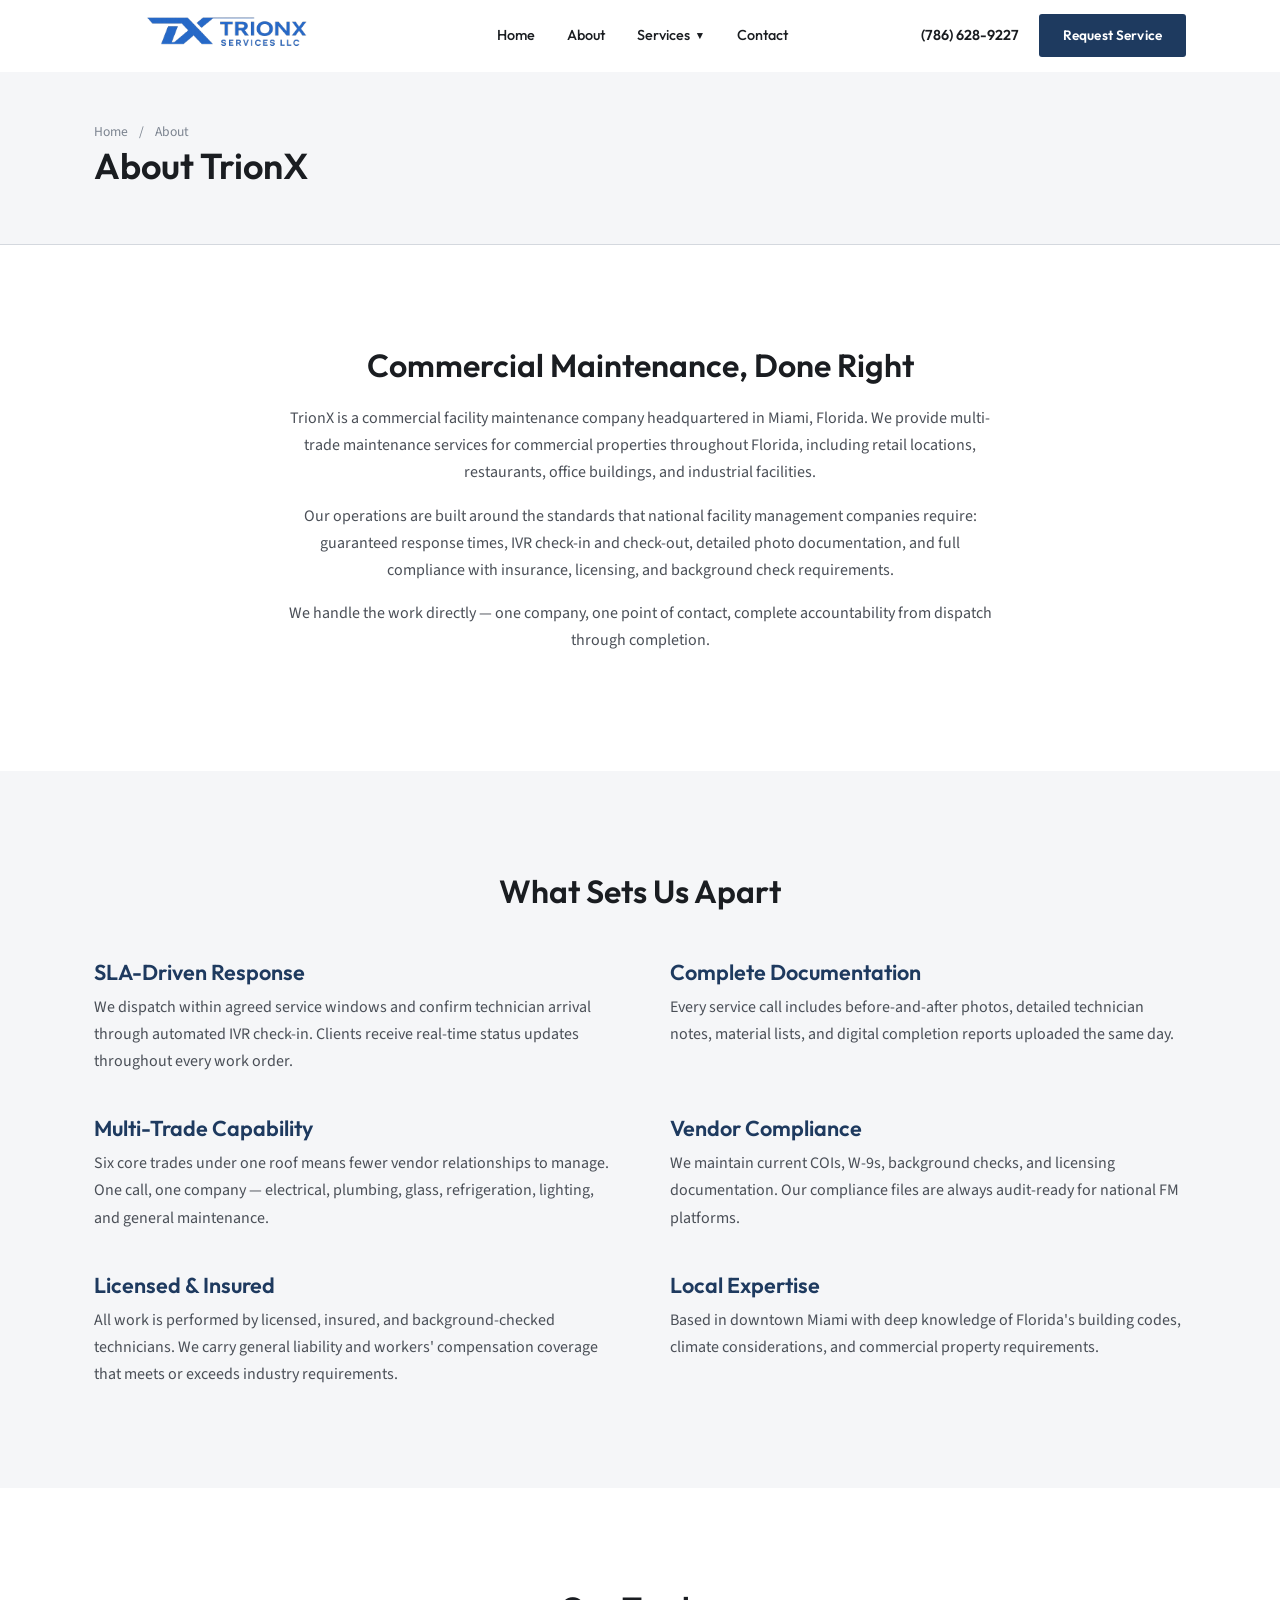
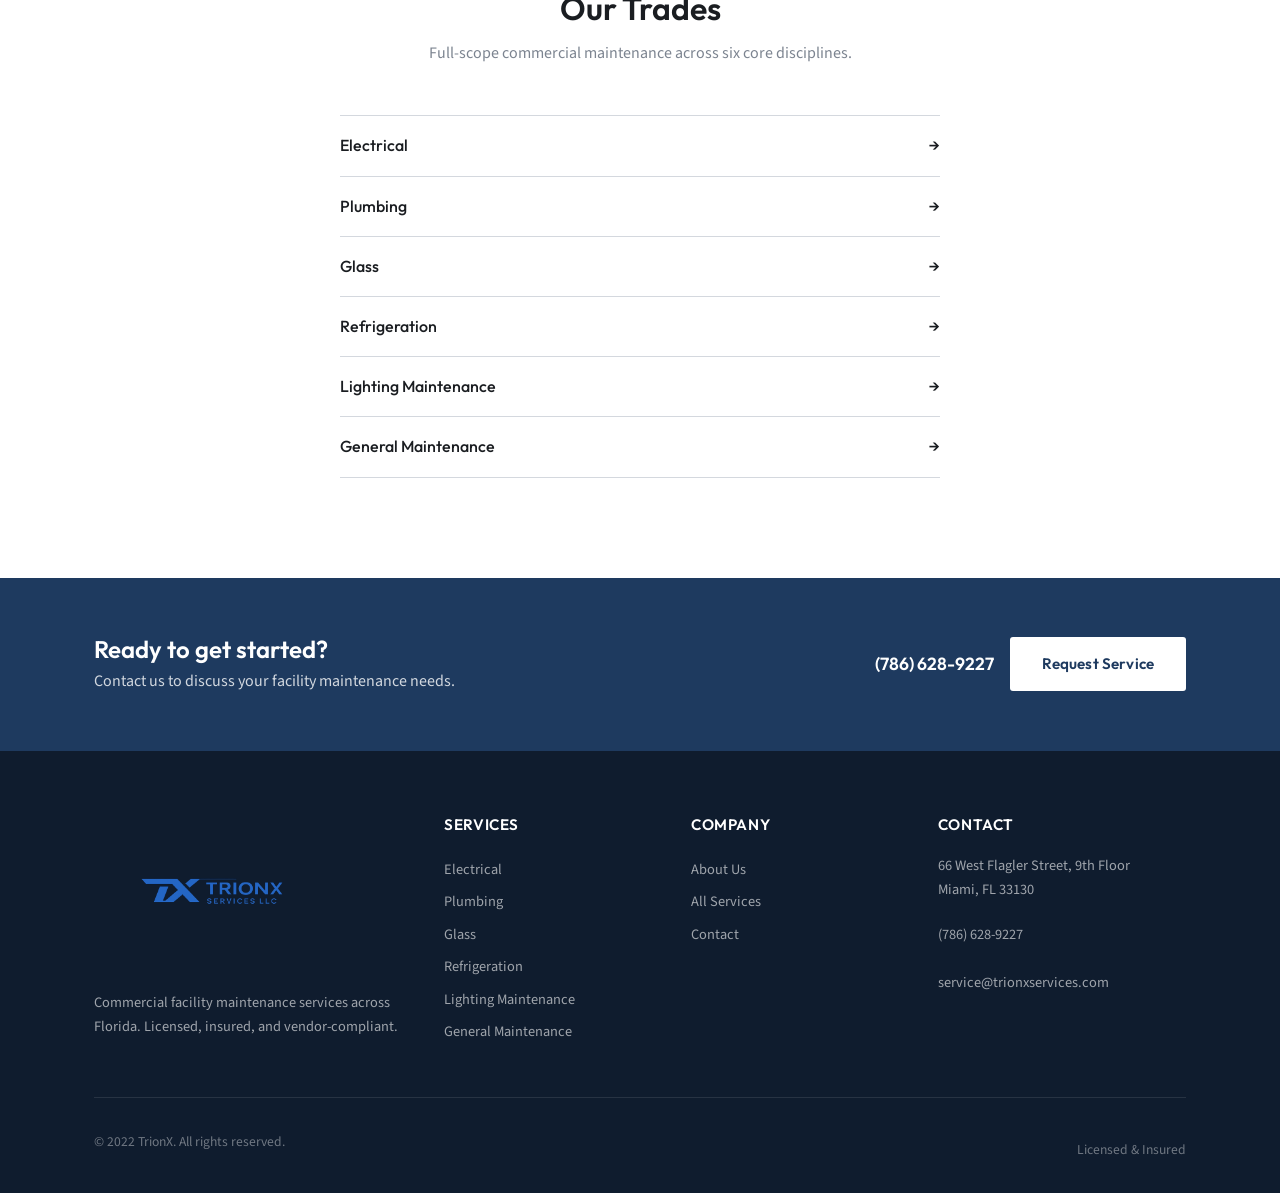
==== commit 87c0dd97: "feat: complete website redesign - New design system: deep steel blue (#1E3A5F) palette, Outfit + Sou" ====
--- a/about.html
+++ b/about.html
@@ -1,247 +1,201 @@
 <!DOCTYPE html>
 <html lang="en">
 <head>
-    <meta charset="UTF-8">
-    <meta name="viewport" content="width=device-width, initial-scale=1.0">
-    <meta name="description" content="Learn about TrionX — a Miami-based commercial service contractor providing professional facility maintenance across South Florida and surrounding areas.">
-    <meta name="keywords" content="about TrionX, commercial facility maintenance, Miami FL, South Florida, electrical, plumbing, glass, refrigeration, lighting maintenance">
-    <title>About Us | TrionX</title>
-    <link rel="preconnect" href="https://fonts.googleapis.com">
-    <link rel="preconnect" href="https://fonts.gstatic.com" crossorigin>
-    <link href="https://fonts.googleapis.com/css2?family=Inter:wght@300;400;500;600;700;800;900&display=swap" rel="stylesheet">
-    <link rel="stylesheet" href="https://cdnjs.cloudflare.com/ajax/libs/font-awesome/6.5.1/css/all.min.css">
-    <link rel="stylesheet" href="css/style.css">
-    <link rel="stylesheet" href="css/responsive.css">
+  <meta charset="UTF-8">
+  <meta name="viewport" content="width=device-width, initial-scale=1.0">
+  <meta name="description" content="About TrionX — licensed, insured commercial facility maintenance serving Florida. Learn about our team, approach, and vendor compliance standards.">
+  <title>About Us | TrionX</title>
+  <link rel="preconnect" href="https://fonts.googleapis.com">
+  <link rel="preconnect" href="https://fonts.gstatic.com" crossorigin>
+  <link href="https://fonts.googleapis.com/css2?family=Outfit:wght@400;500;600;700&family=Source+Sans+3:wght@400;600&display=swap" rel="stylesheet">
+  <link rel="stylesheet" href="css/style.css">
+  <link rel="stylesheet" href="css/responsive.css">
 </head>
 <body>
 
-    <!-- Top Bar -->
-    <div class="top-bar">
-        <div class="container">
-            <div class="top-bar-left">
-                <span><i class="fas fa-map-marker-alt"></i> 66 West Flagler Street, 9th Floor, Miami, FL 33130</span>
-                <span><i class="fas fa-phone-alt"></i> <a href="tel:+17866289227">(786) 628-9227</a></span>
-                <span><i class="fas fa-envelope"></i> <a href="mailto:service@trionxservices.com">service@trionxservices.com</a></span>
-            </div>
-        </div>
-    </div>
-
-    <!-- Header -->
-    <header class="site-header" id="header">
-        <div class="container">
-            <div class="header-inner">
-                <div class="logo">
-                    <a href="index.html">
-                        <img src="logo.png/logo.png.png" alt="TrionX" class="logo-img">
-                    </a>
-                </div>
-                <nav class="main-nav" id="mainNav">
-                    <ul>
-                        <li><a href="index.html">Home</a></li>
-                        <li class="has-dropdown">
-                            <a href="solutions.html">Solutions <i class="fas fa-chevron-down"></i></a>
-                            <ul class="dropdown">
-                                <li><a href="electrical.html"><i class="fas fa-bolt"></i> Electrical</a></li>
-                                <li><a href="plumbing.html"><i class="fas fa-faucet"></i> Plumbing</a></li>
-                                <li><a href="general-maintenance.html"><i class="fas fa-tools"></i> General Maintenance</a></li>
-                                <li><a href="glass.html"><i class="fas fa-border-all"></i> Glass</a></li>
-                                <li><a href="refrigeration.html"><i class="fas fa-snowflake"></i> Refrigeration</a></li>
-                                <li><a href="lighting-maintenance.html"><i class="fas fa-lightbulb"></i> Lighting Maintenance</a></li>
-                            </ul>
-                        </li>
-                        <li class="current-menu-item"><a href="about.html">About Us</a></li>
-                        <li><a href="contact.html">Contact</a></li>
-                    </ul>
-                </nav>
-                <div class="header-cta">
-                    <a href="contact.html" class="btn btn-primary btn-sm">Get a Quote</a>
-                </div>
-                <button class="mobile-toggle" id="mobileToggle" aria-label="Toggle Menu">
-                    <span></span><span></span><span></span>
-                </button>
-            </div>
-        </div>
-    </header>
-
-    <!-- Page Header -->
-    <section class="page-header page-header-about">
-        <div class="container">
-            <h1>About TrionX</h1>
-            <div class="breadcrumbs">
-                <a href="index.html">Home</a>
-                <span>/</span>
-                About Us
-            </div>
-        </div>
-    </section>
-
-    <!-- Who We Are -->
-    <section class="service-detail section-padding">
-        <div class="container">
-            <div class="service-detail-grid">
-                <div class="service-detail-img">
-                    <img src="https://images.unsplash.com/photo-1504307651254-35680f356dfd?w=600&q=80" alt="TrionX commercial service team at work">
-                </div>
-                <div class="service-detail-content">
-                    <span class="section-subtitle">Who We Are</span>
-                    <h2>Reliable Commercial Field Service — Done Right</h2>
-                    <p>TrionX is a Miami-based commercial service contractor specializing in professional facility maintenance across South Florida and surrounding areas.</p>
-                    <p>We serve national facility management companies, property managers, and commercial businesses by providing skilled technicians who deliver consistent, high-quality results on every work order.</p>
-                    <p>From electrical and plumbing repairs to glass replacements, refrigeration service, and lighting maintenance — our team handles the full scope of commercial facility needs with professionalism, compliance, and clear communication.</p>
-                </div>
-            </div>
-        </div>
-    </section>
-
-    <!-- What Sets Us Apart -->
-    <section class="why-rts-section section-padding bg-light" id="why-trionx">
-        <div class="container">
-            <div class="section-header text-center">
-                <span class="section-subtitle">Why TrionX</span>
-                <h2 class="section-title">What Sets Us Apart</h2>
-            </div>
-            <div class="why-rts-grid">
-                <div class="why-rts-item fade-in">
-                    <i class="fas fa-hard-hat"></i>
-                    <h4>Skilled Field Technicians</h4>
-                    <p>Licensed, insured professionals with hands-on experience across all major trades.</p>
-                </div>
-                <div class="why-rts-item fade-in">
-                    <i class="fas fa-clipboard-check"></i>
-                    <h4>Full Vendor Compliance</h4>
-                    <p>COIs, W-9s, background checks, and onboarding — we stay fully compliant with all partner requirements.</p>
-                </div>
-                <div class="why-rts-item fade-in">
-                    <i class="fas fa-clock"></i>
-                    <h4>SLA-Driven Response</h4>
-                    <p>We meet your timelines. Our team operates within strict SLA windows to keep your facilities on track.</p>
-                </div>
-                <div class="why-rts-item fade-in">
-                    <i class="fas fa-file-alt"></i>
-                    <h4>Thorough Documentation</h4>
-                    <p>Before-and-after photos, detailed notes, and IVR check-ins on every single work order.</p>
-                </div>
-                <div class="why-rts-item fade-in">
-                    <i class="fas fa-map-marked-alt"></i>
-                    <h4>Local Coverage, National Standards</h4>
-                    <p>Based in Miami, FL — proudly serving South Florida and surrounding areas.</p>
-                </div>
-                <div class="why-rts-item fade-in">
-                    <i class="fas fa-handshake"></i>
-                    <h4>Partnership-Focused</h4>
-                    <p>We work alongside facility management companies as a trusted extension of their team.</p>
-                </div>
-            </div>
-        </div>
-    </section>
-
-    <!-- Our Trades -->
-    <section class="section-padding">
-        <div class="container">
-            <div class="section-header text-center">
-                <span class="section-subtitle">What We Do</span>
-                <h2 class="section-title">Our Trades &amp; Capabilities</h2>
-                <p class="section-desc">TrionX operates a full-service facility maintenance team covering all the critical trades your commercial space requires.</p>
-            </div>
-            <div class="trades-icon-grid">
-                <a href="electrical.html" class="trade-icon-card">
-                    <div class="trade-icon-circle"><i class="fas fa-bolt"></i></div>
-                    <h4>Electrical</h4>
-                </a>
-                <a href="plumbing.html" class="trade-icon-card">
-                    <div class="trade-icon-circle"><i class="fas fa-faucet"></i></div>
-                    <h4>Plumbing</h4>
-                </a>
-                <a href="general-maintenance.html" class="trade-icon-card">
-                    <div class="trade-icon-circle"><i class="fas fa-tools"></i></div>
-                    <h4>General Maintenance</h4>
-                </a>
-                <a href="glass.html" class="trade-icon-card">
-                    <div class="trade-icon-circle"><i class="fas fa-border-all"></i></div>
-                    <h4>Glass</h4>
-                </a>
-                <a href="refrigeration.html" class="trade-icon-card">
-                    <div class="trade-icon-circle"><i class="fas fa-snowflake"></i></div>
-                    <h4>Refrigeration</h4>
-                </a>
-                <a href="lighting-maintenance.html" class="trade-icon-card">
-                    <div class="trade-icon-circle"><i class="fas fa-lightbulb"></i></div>
-                    <h4>Lighting Maintenance</h4>
-                </a>
-            </div>
-        </div>
-    </section>
-
-    <!-- CTA Section -->
-    <section class="cta-section" style="background-image: url('Pictures/buildings.jpg');">
-        <div class="cta-overlay"></div>
-        <div class="container">
-            <div class="cta-content text-center">
-                <h2>Ready to Work With TrionX?</h2>
-                <p>Whether you need a single repair or ongoing facility maintenance support, we're here to help.</p>
-                <div class="cta-buttons">
-                    <a href="contact.html" class="btn btn-primary btn-lg">Contact Us</a>
-                    <a href="tel:+17866289227" class="btn btn-outline btn-lg"><i class="fas fa-phone-alt"></i> (786) 628-9227</a>
-                </div>
-            </div>
-        </div>
-    </section>
-
-    <!-- Footer -->
-    <footer class="site-footer">
-        <div class="footer-main">
-            <div class="container">
-                <div class="footer-grid">
-                    <div class="footer-col footer-about">
-                        <div class="footer-logo">
-                            <img src="logo.png/logo.png.png" alt="TrionX" class="footer-logo-img">
-                        </div>
-                        <p>TrionX is a Miami-based commercial service contractor providing professional Facility Maintenance services across South Florida and surrounding areas.</p>
-                        <div class="footer-social">
-                            <a href="#" aria-label="Facebook"><i class="fab fa-facebook-f"></i></a>
-                            <a href="#" aria-label="LinkedIn"><i class="fab fa-linkedin-in"></i></a>
-                            <a href="#" aria-label="Instagram"><i class="fab fa-instagram"></i></a>
-                        </div>
-                    </div>
-                    <div class="footer-links">
-                        <div class="footer-col">
-                            <h4>Solutions</h4>
-                            <ul>
-                                <li><a href="solutions.html#facility-maintenance">Facility Maintenance</a></li>
-                                <li><a href="about.html">About Us</a></li>
-                            </ul>
-                        </div>
-                        <div class="footer-col">
-                            <h4>Quick Links</h4>
-                            <ul>
-                                <li><a href="index.html">Home</a></li>
-                                <li><a href="contact.html">Contact Us</a></li>
-                                <li><a href="contact.html#quote">Get a Quote</a></li>
-                                <li><a href="contact.html#request-service">Request Service</a></li>
-                            </ul>
-                        </div>
-                        <div class="footer-col footer-contact">
-                            <h4>Contact Info</h4>
-                            <ul>
-                                <li><a href="https://maps.google.com/?q=66+West+Flagler+Street+9th+Floor+Miami+FL+33130"><i class="fas fa-map-marker-alt"></i> 66 West Flagler Street, 9th Floor, Miami, FL 33130</a></li>
-                                <li><a href="tel:+17866289227"><i class="fas fa-phone-alt"></i> (786) 628-9227</a></li>
-                                <li><a href="mailto:service@trionxservices.com"><i class="fas fa-envelope"></i> service@trionxservices.com</a></li>
-                            </ul>
-                        </div>
-                    </div>
-                </div>
-            </div>
-        </div>
-        <div class="footer-bottom">
-            <div class="container">
-                <div class="footer-bottom-inner">
-                    <p>&copy; 2022 TrionX. All Rights Reserved.</p>
-                    <p>Reliable Commercial Services &mdash; Done Right.</p>
-                </div>
-            </div>
-        </div>
-    </footer>
-
-    <script src="js/main.js"></script>
+  <!-- Header -->
+  <header class="header" id="header">
+    <div class="container">
+      <a href="index.html" class="header-logo">
+        <img src="img/logo.png" alt="TrionX">
+      </a>
+      <nav class="header-nav">
+        <a href="index.html">Home</a>
+        <a href="about.html">About</a>
+        <div class="nav-dropdown">
+          <button class="nav-dropdown-toggle">Services <span class="chevron">&#9660;</span></button>
+          <div class="nav-dropdown-menu">
+            <a href="solutions.html">All Services</a>
+            <a href="electrical.html">Electrical</a>
+            <a href="plumbing.html">Plumbing</a>
+            <a href="glass.html">Glass</a>
+            <a href="refrigeration.html">Refrigeration</a>
+            <a href="lighting-maintenance.html">Lighting Maintenance</a>
+            <a href="general-maintenance.html">General Maintenance</a>
+          </div>
+        </div>
+        <a href="contact.html">Contact</a>
+      </nav>
+      <div class="header-actions">
+        <a href="tel:+17866289227" class="header-phone">(786) 628-9227</a>
+        <div class="header-cta">
+          <a href="contact.html" class="btn btn-primary">Request Service</a>
+        </div>
+      </div>
+      <button class="mobile-toggle" id="mobileToggle" aria-label="Open menu">
+        <span></span><span></span><span></span>
+      </button>
+    </div>
+  </header>
+
+  <!-- Mobile Nav -->
+  <div class="mobile-nav-overlay" id="mobileOverlay"></div>
+  <nav class="mobile-nav" id="mobileNav">
+    <button class="mobile-nav-close" id="mobileNavClose" aria-label="Close menu">&times;</button>
+    <a href="index.html">Home</a>
+    <a href="about.html">About</a>
+    <button class="mobile-dropdown-toggle">Services <span>&#9660;</span></button>
+    <div class="mobile-dropdown-content">
+      <a href="solutions.html">All Services</a>
+      <a href="electrical.html">Electrical</a>
+      <a href="plumbing.html">Plumbing</a>
+      <a href="glass.html">Glass</a>
+      <a href="refrigeration.html">Refrigeration</a>
+      <a href="lighting-maintenance.html">Lighting Maintenance</a>
+      <a href="general-maintenance.html">General Maintenance</a>
+    </div>
+    <a href="contact.html">Contact</a>
+    <a href="tel:+17866289227" style="margin-top: 24px; color: var(--primary); font-weight: 600;">(786) 628-9227</a>
+  </nav>
+
+  <!-- Page Header -->
+  <section class="page-header">
+    <div class="container">
+      <div class="breadcrumbs">
+        <a href="index.html">Home</a> <span>/</span> About
+      </div>
+      <h1>About TrionX</h1>
+    </div>
+  </section>
+
+  <!-- Company Overview -->
+  <section class="section-padding">
+    <div class="container">
+      <div class="about-overview text-center">
+        <h2>Commercial Maintenance, Done Right</h2>
+        <p>TrionX is a commercial facility maintenance company headquartered in Miami, Florida. We provide multi-trade maintenance services for commercial properties throughout Florida, including retail locations, restaurants, office buildings, and industrial facilities.</p>
+        <p>Our operations are built around the standards that national facility management companies require: guaranteed response times, IVR check-in and check-out, detailed photo documentation, and full compliance with insurance, licensing, and background check requirements.</p>
+        <p>We handle the work directly — one company, one point of contact, complete accountability from dispatch through completion.</p>
+      </div>
+    </div>
+  </section>
+
+  <!-- What Sets Us Apart -->
+  <section class="section-padding bg-light">
+    <div class="container">
+      <div class="section-header text-center">
+        <h2>What Sets Us Apart</h2>
+      </div>
+      <div class="differentiators-grid">
+        <div class="differentiator-item">
+          <h3>SLA-Driven Response</h3>
+          <p>We dispatch within agreed service windows and confirm technician arrival through automated IVR check-in. Clients receive real-time status updates throughout every work order.</p>
+        </div>
+        <div class="differentiator-item">
+          <h3>Complete Documentation</h3>
+          <p>Every service call includes before-and-after photos, detailed technician notes, material lists, and digital completion reports uploaded the same day.</p>
+        </div>
+        <div class="differentiator-item">
+          <h3>Multi-Trade Capability</h3>
+          <p>Six core trades under one roof means fewer vendor relationships to manage. One call, one company — electrical, plumbing, glass, refrigeration, lighting, and general maintenance.</p>
+        </div>
+        <div class="differentiator-item">
+          <h3>Vendor Compliance</h3>
+          <p>We maintain current COIs, W-9s, background checks, and licensing documentation. Our compliance files are always audit-ready for national FM platforms.</p>
+        </div>
+        <div class="differentiator-item">
+          <h3>Licensed &amp; Insured</h3>
+          <p>All work is performed by licensed, insured, and background-checked technicians. We carry general liability and workers' compensation coverage that meets or exceeds industry requirements.</p>
+        </div>
+        <div class="differentiator-item">
+          <h3>Local Expertise</h3>
+          <p>Based in downtown Miami with deep knowledge of Florida's building codes, climate considerations, and commercial property requirements.</p>
+        </div>
+      </div>
+    </div>
+  </section>
+
+  <!-- Trades Directory -->
+  <section class="section-padding">
+    <div class="container text-center">
+      <div class="section-header text-center">
+        <h2>Our Trades</h2>
+        <p>Full-scope commercial maintenance across six core disciplines.</p>
+      </div>
+      <div class="trades-list">
+        <a href="electrical.html">Electrical <span>&rarr;</span></a>
+        <a href="plumbing.html">Plumbing <span>&rarr;</span></a>
+        <a href="glass.html">Glass <span>&rarr;</span></a>
+        <a href="refrigeration.html">Refrigeration <span>&rarr;</span></a>
+        <a href="lighting-maintenance.html">Lighting Maintenance <span>&rarr;</span></a>
+        <a href="general-maintenance.html">General Maintenance <span>&rarr;</span></a>
+      </div>
+    </div>
+  </section>
+
+  <!-- CTA Bar -->
+  <section class="cta-bar">
+    <div class="container">
+      <div>
+        <h3>Ready to get started?</h3>
+        <p>Contact us to discuss your facility maintenance needs.</p>
+      </div>
+      <div class="cta-bar-actions">
+        <a href="tel:+17866289227" class="cta-bar-phone">(786) 628-9227</a>
+        <a href="contact.html" class="btn btn-white">Request Service</a>
+      </div>
+    </div>
+  </section>
+
+  <!-- Footer -->
+  <footer class="footer">
+    <div class="container">
+      <div class="footer-grid">
+        <div class="footer-col">
+          <div class="footer-logo">
+            <img src="img/logo.png" alt="TrionX">
+          </div>
+          <p>Commercial facility maintenance services across Florida. Licensed, insured, and vendor-compliant.</p>
+        </div>
+        <div class="footer-col">
+          <h4>Services</h4>
+          <a href="electrical.html">Electrical</a>
+          <a href="plumbing.html">Plumbing</a>
+          <a href="glass.html">Glass</a>
+          <a href="refrigeration.html">Refrigeration</a>
+          <a href="lighting-maintenance.html">Lighting Maintenance</a>
+          <a href="general-maintenance.html">General Maintenance</a>
+        </div>
+        <div class="footer-col">
+          <h4>Company</h4>
+          <a href="about.html">About Us</a>
+          <a href="solutions.html">All Services</a>
+          <a href="contact.html">Contact</a>
+        </div>
+        <div class="footer-col">
+          <h4>Contact</h4>
+          <p>66 West Flagler Street, 9th Floor<br>Miami, FL 33130</p>
+          <p><a href="tel:+17866289227">(786) 628-9227</a></p>
+          <p><a href="mailto:service@trionxservices.com">service@trionxservices.com</a></p>
+        </div>
+      </div>
+      <div class="footer-bottom">
+        <p>&copy; 2022 TrionX. All rights reserved.</p>
+        <p>Licensed &amp; Insured</p>
+      </div>
+    </div>
+  </footer>
+
+  <script src="js/main.js"></script>
 </body>
 </html>
--- a/css/style.css
+++ b/css/style.css
@@ -1,2463 +1,1076 @@
 /* =============================================
-   TRIONX - Main Stylesheet
-   ============================================= */
-
-/* ---- CSS Variables ---- */
+   TRIONX — Main Stylesheet (Redesign)
+   ============================================= */
+
+/* ---- Design Tokens ---- */
 :root {
-    --primary: #2563eb;
-    --primary-dark: #1d4ed8;
-    --primary-light: #3b82f6;
-    --primary-lighter: #eff6ff;
-    --secondary: #1b1b2f;
-    --secondary-light: #2e2e48;
-    --accent: #2563eb;
-    --text-dark: #222222;
-    --text-body: #555555;
-    --text-light: #888888;
-    --white: #ffffff;
-    --off-white: #f8fafc;
-    --border: #e2e8f0;
-    --shadow: 0 1px 3px rgba(0, 0, 0, 0.06), 0 4px 16px rgba(0, 0, 0, 0.06);
-    --shadow-lg: 0 8px 32px rgba(0, 0, 0, 0.1);
-    --radius: 8px;
-    --radius-lg: 16px;
-    --transition: all 0.25s cubic-bezier(0.4, 0, 0.2, 1);
-    --font-primary: 'Inter', sans-serif;
-    --font-secondary: 'Inter', sans-serif;
+  --primary: #1E3A5F;
+  --primary-dark: #152C4A;
+  --primary-light: #EBF0F7;
+  --dark: #0F1C2E;
+  --dark-mid: #1A2B3D;
+  --white: #FFFFFF;
+  --off-white: #F5F6F8;
+  --border: #D4D8DE;
+  --text-dark: #1A1D21;
+  --text-body: #4A4F57;
+  --text-light: #7C8490;
+  --accent: #C7935A;
+  --font-heading: 'Outfit', sans-serif;
+  --font-body: 'Source Sans 3', sans-serif;
+  --radius: 3px;
+  --transition: color 0.2s ease, background-color 0.2s ease, border-color 0.2s ease;
 }
 
 /* ---- Reset & Base ---- */
-*,
-*::before,
-*::after {
-    margin: 0;
-    padding: 0;
-    box-sizing: border-box;
+*, *::before, *::after {
+  margin: 0;
+  padding: 0;
+  box-sizing: border-box;
 }
 
 html {
-    scroll-behavior: smooth;
-    font-size: 16px;
-    scrollbar-width: none; /* Firefox */
-    -ms-overflow-style: none; /* IE/Edge */
-}
-
-html::-webkit-scrollbar {
-    display: none; /* Chrome/Safari */
+  scroll-behavior: smooth;
+  font-size: 16px;
 }
 
 body {
-    font-family: var(--font-secondary);
-    color: var(--text-body);
-    line-height: 1.7;
-    background: var(--white);
-    overflow-x: hidden;
-    -webkit-font-smoothing: antialiased;
-    -moz-osx-font-smoothing: grayscale;
+  font-family: var(--font-body);
+  color: var(--text-body);
+  line-height: 1.7;
+  background: var(--white);
+  overflow-x: hidden;
+  -webkit-font-smoothing: antialiased;
 }
 
 img {
-    max-width: 100%;
-    height: auto;
-    display: block;
+  max-width: 100%;
+  height: auto;
+  display: block;
 }
 
 a {
-    text-decoration: none;
-    color: inherit;
-    transition: var(--transition);
-}
-
-ul {
-    list-style: none;
-}
+  text-decoration: none;
+  color: inherit;
+  transition: var(--transition);
+}
+
+ul { list-style: none; }
 
 h1, h2, h3, h4, h5, h6 {
-    font-family: var(--font-primary);
-    color: var(--text-dark);
-    font-weight: 700;
-    line-height: 1.3;
-}
-
+  font-family: var(--font-heading);
+  color: var(--text-dark);
+  font-weight: 600;
+  line-height: 1.25;
+}
+
+h1 { font-size: 2.75rem; }
+h2 { font-size: 2rem; }
+h3 { font-size: 1.35rem; }
+h4 { font-size: 1.1rem; }
+
+p + p { margin-top: 1rem; }
+
+/* ---- Layout ---- */
 .container {
-    width: 100%;
-    max-width: 1200px;
-    margin: 0 auto;
-    padding: 0 20px;
+  width: 100%;
+  max-width: 1140px;
+  margin: 0 auto;
+  padding: 0 24px;
 }
 
 .section-padding {
-    padding: 80px 0;
+  padding: 100px 0;
 }
 
 .bg-light {
-    background: var(--off-white);
-}
-
-.text-center {
-    text-align: center;
-}
-
-/* ---- Section Headers ---- */
-.section-subtitle {
-    display: inline-block;
-    font-size: 12px;
-    font-weight: 700;
-    color: var(--primary);
-    text-transform: uppercase;
-    letter-spacing: 3px;
-    margin-bottom: 12px;
-    position: relative;
-    padding-left: 0;
-}
-
-.section-subtitle::before {
-    display: none;
-}
-
-.text-center .section-subtitle {
-    padding-left: 0;
-}
-
-.text-center .section-subtitle::before {
-    display: none;
-}
-
-.section-title {
-    font-size: 34px;
-    margin-bottom: 15px;
-    color: var(--secondary);
-    font-weight: 800;
-    letter-spacing: -0.5px;
-}
-
-.section-desc {
-    font-size: 16px;
-    color: var(--text-light);
-    max-width: 650px;
-    margin: 0 auto 40px;
+  background: var(--off-white);
+}
+
+.bg-dark {
+  background: var(--dark);
+  color: var(--white);
+}
+
+.bg-dark h2,
+.bg-dark h3,
+.bg-dark h4 {
+  color: var(--white);
+}
+
+.bg-dark p,
+.bg-dark li {
+  color: rgba(255, 255, 255, 0.75);
+}
+
+.bg-primary {
+  background: var(--primary);
+  color: var(--white);
+}
+
+.text-center { text-align: center; }
+.text-narrow {
+  max-width: 680px;
+  margin-left: auto;
+  margin-right: auto;
 }
 
 /* ---- Buttons ---- */
 .btn {
-    display: inline-block;
-    padding: 13px 30px;
-    font-size: 14px;
-    font-weight: 600;
-    border-radius: 50px;
-    cursor: pointer;
-    transition: var(--transition);
-    border: 2px solid transparent;
-    font-family: var(--font-primary);
-    letter-spacing: 0.3px;
-    text-align: center;
-    text-transform: uppercase;
+  display: inline-block;
+  font-family: var(--font-heading);
+  font-weight: 600;
+  font-size: 0.95rem;
+  padding: 14px 32px;
+  border-radius: var(--radius);
+  border: none;
+  cursor: pointer;
+  transition: var(--transition);
+  letter-spacing: 0.01em;
 }
 
 .btn-primary {
-    background: var(--primary);
-    color: var(--white);
-    border-color: var(--primary);
-}
-
+  background: var(--primary);
+  color: var(--white);
+}
 .btn-primary:hover {
-    background: var(--primary-dark);
-    border-color: var(--primary-dark);
-    transform: translateY(-2px);
-    box-shadow: 0 5px 20px rgba(37, 99, 235, 0.35);
+  background: var(--primary-dark);
+}
+
+.btn-white {
+  background: var(--white);
+  color: var(--primary);
+}
+.btn-white:hover {
+  background: var(--off-white);
 }
 
 .btn-outline {
-    background: transparent;
-    color: var(--white);
-    border-color: var(--white);
-}
-
+  background: transparent;
+  color: var(--primary);
+  border: 2px solid var(--primary);
+}
 .btn-outline:hover {
-    background: var(--white);
-    color: var(--primary);
-}
-
-.btn-outline-white {
-    background: transparent;
-    color: var(--white);
-    border-color: var(--white);
-}
-
-.btn-outline-white:hover {
-    background: var(--white);
-    color: var(--primary);
-}
-
-.btn-outline-primary {
-    background: transparent;
-    color: var(--primary);
-    border-color: var(--primary);
-}
-
-.btn-outline-primary:hover {
-    background: var(--primary);
-    color: var(--white);
-    transform: translateY(-2px);
-}
-
-.btn-sm {
-    padding: 9px 20px;
-    font-size: 12px;
-}
-
-.btn-lg {
-    padding: 16px 38px;
-    font-size: 15px;
-}
-
-/* ---- Top Bar ---- */
-.top-bar {
-    background: var(--secondary);
-    color: rgba(255, 255, 255, 0.8);
-    font-size: 13px;
-    padding: 10px 0;
-    border-bottom: 1px solid rgba(255, 255, 255, 0.06);
-}
-
-.top-bar .container {
-    display: flex;
-    justify-content: space-between;
-    align-items: center;
-}
-
-.top-bar-left {
-    display: flex;
-    gap: 25px;
-}
-
-.top-bar-left span i {
-    color: var(--primary-light);
-    margin-right: 6px;
-}
-
-.top-bar-left a {
-    color: rgba(255, 255, 255, 0.8);
-}
-
-.top-bar-left a:hover {
-    color: var(--primary-light);
-}
-
-.top-bar-right {
-    display: flex;
-    gap: 15px;
-}
-
-.top-bar-right a {
-    color: rgba(255, 255, 255, 0.7);
-    font-size: 13px;
-    transition: var(--transition);
-}
-
-.top-bar-right a:hover {
-    color: var(--primary-light);
-}
-
-/* ---- Header ---- */
-.site-header {
-    background: var(--white);
-    position: sticky;
-    top: 0;
-    z-index: 1000;
-    box-shadow: 0 1px 0 var(--border);
-    transition: var(--transition);
-}
-
-.site-header.scrolled {
-    box-shadow: 0 4px 24px rgba(0, 0, 0, 0.08);
-    backdrop-filter: blur(8px);
-    background: rgba(255, 255, 255, 0.95);
-}
-
-.header-inner {
-    display: flex;
-    align-items: center;
-    justify-content: space-between;
-    padding: 0;
-    height: 80px;
-}
-
-.logo a {
-    display: flex;
-    align-items: center;
-    gap: 12px;
-}
-
-.logo-img {
-    height: 200px;
-    width: auto;
-    max-width: 450px;
-    object-fit: contain;
-    mix-blend-mode: multiply;
-    margin: -40px 0;
-}
-
-.logo-icon {
-    width: 48px;
-    height: 48px;
-    background: var(--primary);
-    color: var(--white);
-    border-radius: var(--radius);
-    display: flex;
-    align-items: center;
-    justify-content: center;
-    font-size: 22px;
-}
-
-.logo-text strong {
-    display: block;
-    font-size: 24px;
-    color: var(--primary);
-    line-height: 1;
-    font-family: var(--font-primary);
-}
-
-.logo-text small {
-    font-size: 10px;
-    color: var(--text-light);
-    letter-spacing: 1.5px;
-    text-transform: uppercase;
-    font-weight: 600;
-}
-
-/* ---- Navigation ---- */
-.main-nav ul {
-    display: flex;
-    gap: 5px;
-}
-
-.main-nav > ul > li > a {
-    padding: 28px 18px;
-    display: block;
-    font-size: 15px;
-    font-weight: 500;
-    color: var(--text-dark);
-    font-family: var(--font-primary);
-    position: relative;
-}
-
-.main-nav > ul > li > a::after {
-    content: '';
-    position: absolute;
-    bottom: 20px;
-    left: 18px;
-    right: 18px;
-    height: 2px;
-    background: var(--primary);
-    border-radius: 2px;
-    transform: scaleX(0);
-    transition: var(--transition);
-}
-
-.main-nav > ul > li:hover > a::after,
-.main-nav > ul > li.current-menu-item > a::after {
-    transform: scaleX(1);
-}
-
-.main-nav > ul > li:hover > a,
-.main-nav > ul > li.current-menu-item > a {
-    color: var(--primary);
-}
-
-.main-nav > ul > li > a i {
-    font-size: 10px;
-    margin-left: 4px;
-}
-
-/* Dropdown */
-.has-dropdown {
-    position: relative;
-}
-
-.dropdown {
-    position: absolute;
-    top: 100%;
-    left: 0;
-    min-width: 240px;
-    background: var(--white);
-    box-shadow: var(--shadow-lg);
-    border-radius: var(--radius);
-    border-top: none;
-    opacity: 0;
-    visibility: hidden;
-    transform: translateY(10px);
-    transition: var(--transition);
-    z-index: 100;
-    display: block;
-    flex-direction: column;
-    padding: 8px 0;
-}
-
-.has-dropdown:hover .dropdown {
-    opacity: 1;
-    visibility: visible;
-    transform: translateY(0);
-}
-
-.dropdown li a {
-    display: block;
-    padding: 12px 20px;
-    font-size: 14px;
-    color: var(--text-body);
-    border-bottom: 1px solid var(--border);
-    transition: color 0.3s ease, background 0.3s ease;
-    white-space: nowrap;
-    text-align: left;
-}
-
-.dropdown li:last-child a {
-    border-bottom: none;
-}
-
-.dropdown li a:hover {
-    color: var(--primary);
-    background: var(--primary-lighter);
-}
-
-.dropdown li a i {
-    margin-right: 8px;
-    color: var(--primary);
-}
-
-/* Sub-Dropdown */
-.has-sub-dropdown {
-    position: relative;
-}
-
-.has-sub-dropdown > a .sub-arrow {
-    float: right;
-    margin-left: 12px;
-    font-size: 10px;
-    line-height: 1.6;
-}
-
-.sub-dropdown {
-    position: absolute;
-    top: 0;
-    left: 100%;
-    min-width: 220px;
-    background: var(--white);
-    box-shadow: var(--shadow-lg);
-    border-radius: 0 var(--radius) var(--radius) 0;
-    border-left: 3px solid var(--primary);
-    opacity: 0;
-    visibility: hidden;
-    transform: translateX(10px);
-    transition: var(--transition);
-    z-index: 110;
-    padding: 0;
-    list-style: none;
-    display: flex;
-    flex-direction: column;
-}
-
-.has-sub-dropdown:hover > .sub-dropdown {
-    opacity: 1;
-    visibility: visible;
-    transform: translateX(0);
-}
-
-.sub-dropdown li a {
-    display: block;
-    padding: 10px 18px;
-    font-size: 13px;
-    color: var(--text-body);
-    border-bottom: 1px solid var(--border);
-    transition: color 0.3s ease, background 0.3s ease;
-    white-space: nowrap;
-    text-align: left;
-}
-
-.sub-dropdown li:last-child a {
-    border-bottom: none;
-}
-
-.sub-dropdown li a:hover {
-    color: var(--primary);
-    background: var(--primary-lighter);
-}
-
-.sub-dropdown li a i {
-    margin-right: 8px;
-    color: var(--primary);
-}
-
-/* Header CTA */
-.header-cta {
-    display: flex;
-    align-items: center;
-    gap: 15px;
+  background: var(--primary);
+  color: var(--white);
+}
+
+.btn-accent {
+  background: var(--accent);
+  color: var(--white);
+}
+.btn-accent:hover {
+  background: #b8843e;
+}
+
+/* =============================================
+   HEADER
+   ============================================= */
+.header {
+  position: fixed;
+  top: 0;
+  left: 0;
+  width: 100%;
+  height: 72px;
+  background: var(--white);
+  z-index: 1000;
+  display: flex;
+  align-items: center;
+  border-bottom: 1px solid transparent;
+  transition: border-color 0.3s ease;
+}
+
+.header.scrolled {
+  border-bottom-color: var(--border);
+}
+
+.header .container {
+  display: flex;
+  align-items: center;
+  justify-content: space-between;
+  width: 100%;
+}
+
+.header-logo img {
+  height: 180px;
+  width: auto;
+  max-height: none;
+  margin: -40px 0;
+}
+
+.header-nav {
+  display: flex;
+  align-items: center;
+  gap: 32px;
+}
+
+.header-nav > a,
+.nav-dropdown > .nav-dropdown-toggle {
+  font-family: var(--font-heading);
+  font-size: 0.9rem;
+  font-weight: 500;
+  color: var(--text-dark);
+  padding: 8px 0;
+  background: none;
+  border: none;
+  cursor: pointer;
+  transition: var(--transition);
+}
+
+.header-nav > a:hover,
+.nav-dropdown > .nav-dropdown-toggle:hover {
+  color: var(--primary);
+}
+
+.nav-dropdown {
+  position: relative;
+}
+
+.nav-dropdown-toggle {
+  display: flex;
+  align-items: center;
+  gap: 5px;
+}
+
+.nav-dropdown-toggle .chevron {
+  font-size: 0.65rem;
+  transition: transform 0.2s ease;
+}
+
+.nav-dropdown:hover .chevron {
+  transform: rotate(180deg);
+}
+
+.nav-dropdown-menu {
+  position: absolute;
+  top: 100%;
+  left: -16px;
+  background: var(--white);
+  border: 1px solid var(--border);
+  border-radius: var(--radius);
+  min-width: 220px;
+  padding: 8px 0;
+  opacity: 0;
+  visibility: hidden;
+  transform: translateY(8px);
+  transition: opacity 0.2s ease, transform 0.2s ease, visibility 0.2s ease;
+}
+
+.nav-dropdown:hover .nav-dropdown-menu {
+  opacity: 1;
+  visibility: visible;
+  transform: translateY(0);
+}
+
+.nav-dropdown-menu a {
+  display: block;
+  padding: 10px 20px;
+  font-size: 0.9rem;
+  color: var(--text-body);
+}
+
+.nav-dropdown-menu a:hover {
+  background: var(--off-white);
+  color: var(--primary);
+}
+
+.header-actions {
+  display: flex;
+  align-items: center;
+  gap: 20px;
 }
 
 .header-phone {
-    display: flex;
-    align-items: center;
-    gap: 8px;
-    color: var(--text-dark);
-    font-weight: 600;
-    font-size: 14px;
-}
-
-.header-phone i {
-    color: var(--primary);
-    font-size: 16px;
+  font-family: var(--font-heading);
+  font-size: 0.9rem;
+  font-weight: 600;
+  color: var(--text-dark);
 }
 
 .header-phone:hover {
-    color: var(--primary);
-}
-
-/* Mobile Toggle */
+  color: var(--primary);
+}
+
+.header-cta .btn {
+  padding: 10px 24px;
+  font-size: 0.85rem;
+}
+
+/* Mobile menu toggle */
 .mobile-toggle {
-    display: none;
-    flex-direction: column;
-    gap: 5px;
-    background: none;
-    border: none;
-    cursor: pointer;
-    padding: 5px;
-    z-index: 1001;
+  display: none;
+  background: none;
+  border: none;
+  cursor: pointer;
+  padding: 8px;
 }
 
 .mobile-toggle span {
-    width: 25px;
-    height: 3px;
-    background: var(--text-dark);
-    border-radius: 3px;
-    transition: var(--transition);
-}
-
-.mobile-toggle.active span:nth-child(1) {
-    transform: rotate(45deg) translate(5px, 6px);
-}
-
-.mobile-toggle.active span:nth-child(2) {
-    opacity: 0;
-}
-
-.mobile-toggle.active span:nth-child(3) {
-    transform: rotate(-45deg) translate(5px, -6px);
-}
-
-/* ---- Hero Section ---- */
-.hero-section {
-    position: relative;
-    height: 650px;
-    overflow: hidden;
-}
-
-.hero-slider {
-    height: 100%;
-}
-
-.hero-slide {
-    position: absolute;
-    top: 0;
-    left: 0;
-    width: 100%;
-    height: 100%;
-    background-size: cover;
-    background-position: center;
-    opacity: 0;
-    transition: opacity 1s ease;
-    display: flex;
-    align-items: center;
-}
-
-.hero-slide.active {
-    opacity: 1;
-}
-
-.hero-overlay {
-    position: absolute;
-    top: 0;
-    left: 0;
-    width: 100%;
-    height: 100%;
-    background: linear-gradient(160deg, rgba(27, 27, 47, 0.8) 0%, rgba(37, 99, 235, 0.58) 50%, rgba(37, 99, 235, 0.42) 100%);
+  display: block;
+  width: 24px;
+  height: 2px;
+  background: var(--text-dark);
+  margin: 5px 0;
+  transition: 0.3s;
+}
+
+/* Mobile nav panel */
+.mobile-nav {
+  display: none;
+  position: fixed;
+  top: 0;
+  right: -100%;
+  width: 300px;
+  height: 100vh;
+  background: var(--white);
+  z-index: 1001;
+  padding: 80px 24px 32px;
+  transition: right 0.3s ease;
+  overflow-y: auto;
+  border-left: 1px solid var(--border);
+}
+
+.mobile-nav.open {
+  right: 0;
+}
+
+.mobile-nav-overlay {
+  display: none;
+  position: fixed;
+  top: 0;
+  left: 0;
+  width: 100%;
+  height: 100%;
+  background: rgba(0, 0, 0, 0.4);
+  z-index: 1000;
+}
+
+.mobile-nav-overlay.active {
+  display: block;
+}
+
+.mobile-nav-close {
+  position: absolute;
+  top: 20px;
+  right: 20px;
+  background: none;
+  border: none;
+  font-size: 1.5rem;
+  cursor: pointer;
+  color: var(--text-dark);
+}
+
+.mobile-nav a {
+  display: block;
+  font-family: var(--font-heading);
+  font-size: 1rem;
+  font-weight: 500;
+  color: var(--text-dark);
+  padding: 12px 0;
+  border-bottom: 1px solid var(--border);
+}
+
+.mobile-nav a:hover {
+  color: var(--primary);
+}
+
+.mobile-dropdown-toggle {
+  display: flex;
+  justify-content: space-between;
+  align-items: center;
+  width: 100%;
+  background: none;
+  border: none;
+  border-bottom: 1px solid var(--border);
+  font-family: var(--font-heading);
+  font-size: 1rem;
+  font-weight: 500;
+  color: var(--text-dark);
+  padding: 12px 0;
+  cursor: pointer;
+}
+
+.mobile-dropdown-content {
+  display: none;
+  padding-left: 16px;
+}
+
+.mobile-dropdown-content.open {
+  display: block;
+}
+
+.mobile-dropdown-content a {
+  font-size: 0.9rem;
+  color: var(--text-body);
+  border-bottom: 1px solid var(--off-white);
+}
+
+/* Body offset for fixed header */
+body {
+  padding-top: 72px;
+}
+
+/* =============================================
+   HERO
+   ============================================= */
+.hero {
+  position: relative;
+  min-height: 520px;
+  display: flex;
+  align-items: center;
+  background-size: cover;
+  background-position: center;
+  background-color: var(--dark);
+}
+
+.hero::before {
+  content: '';
+  position: absolute;
+  inset: 0;
+  background: linear-gradient(to right, rgba(15, 28, 46, 0.88) 0%, rgba(15, 28, 46, 0.5) 60%, rgba(15, 28, 46, 0.3) 100%);
+}
+
+.hero .container {
+  position: relative;
+  z-index: 1;
 }
 
 .hero-content {
-    position: relative;
-    z-index: 2;
-    max-width: 700px;
-    color: var(--white);
-}
-
-.hero-subtitle {
-    display: inline-block;
-    font-size: 14px;
-    font-weight: 600;
-    text-transform: uppercase;
-    letter-spacing: 3px;
-    color: var(--white);
-    margin-bottom: 15px;
-    padding-left: 0;
-    text-shadow: 0 1px 6px rgba(0, 0, 0, 0.35);
-}
-
-.hero-subtitle::before {
-    display: none;
+  max-width: 560px;
 }
 
 .hero-content h1 {
-    font-size: 48px;
-    font-weight: 800;
-    color: var(--white);
-    margin-bottom: 20px;
-    line-height: 1.15;
-    letter-spacing: -1px;
-    text-shadow: 0 2px 8px rgba(0, 0, 0, 0.4);
-}
-
-.hero-content h1 span {
-    color: var(--primary-light);
+  color: var(--white);
+  font-size: 2.75rem;
+  font-weight: 700;
+  margin-bottom: 20px;
+  line-height: 1.15;
 }
 
 .hero-content p {
-    font-size: 18px;
-    line-height: 1.8;
-    opacity: 1;
-    margin-bottom: 30px;
-    max-width: 550px;
-    text-shadow: 0 1px 6px rgba(0, 0, 0, 0.35);
-}
-
-.hero-buttons {
-    display: flex;
-    gap: 15px;
-    flex-wrap: wrap;
-}
-
-.hero-dots {
-    position: absolute;
-    bottom: 30px;
-    left: 50%;
-    transform: translateX(-50%);
-    z-index: 5;
-    display: flex;
-    gap: 10px;
-}
-
-.hero-dots .dot {
-    width: 12px;
-    height: 12px;
-    border-radius: 50%;
-    background: rgba(255, 255, 255, 0.4);
-    cursor: pointer;
-    transition: var(--transition);
-}
-
-.hero-dots .dot.active {
-    background: var(--primary-light);
-    transform: scale(1.2);
-}
-
-/* ---- Features Bar ---- */
-.features-bar {
-    background: var(--off-white);
-    padding: 60px 0;
-    position: relative;
-    z-index: 10;
-    border-bottom: none;
-}
-
-.features-grid {
-    display: grid;
-    grid-template-columns: repeat(4, 1fr);
-    gap: 30px;
-}
-
-.feature-item {
-    display: flex;
-    flex-direction: column;
-    align-items: center;
-    text-align: center;
-    padding: 35px 20px;
-    border-radius: var(--radius-lg);
-    background: var(--white);
-    transition: var(--transition);
-    border: 1px solid var(--border);
-}
-
-.feature-item:hover {
-    transform: translateY(-5px);
-    box-shadow: var(--shadow-lg);
-    border-color: var(--primary-light);
-}
-
-.feature-icon {
-    width: 64px;
-    height: 64px;
-    border-radius: var(--radius-lg);
-    background: var(--primary);
-    display: flex;
-    align-items: center;
-    justify-content: center;
-    font-size: 26px;
-    color: var(--white);
-    margin-bottom: 20px;
-    flex-shrink: 0;
-}
-
-.feature-item h4 {
-    font-size: 17px;
-    color: var(--secondary);
-    margin-bottom: 8px;
-}
-
-.feature-item p {
-    font-size: 14px;
-    color: var(--text-body);
-    line-height: 1.5;
-}
-
-/* ---- About Preview ---- */
-.about-grid {
-    display: grid;
-    grid-template-columns: 1fr 1fr;
-    gap: 60px;
-    align-items: center;
-}
-
-.about-images {
-    position: relative;
-}
-
-.about-img-main img {
-    border-radius: var(--radius-lg);
-    box-shadow: var(--shadow-lg);
-    width: 100%;
-    height: 450px;
-    object-fit: cover;
-}
-
-.about-img-secondary {
-    position: absolute;
-    bottom: -30px;
-    right: -30px;
-    width: 220px;
-    border: 5px solid var(--white);
-    border-radius: var(--radius-lg);
-    box-shadow: var(--shadow-lg);
-    overflow: hidden;
-}
-
-.about-img-secondary img {
-    width: 100%;
-    height: 180px;
-    object-fit: cover;
-}
-
-.experience-badge {
-    position: absolute;
-    top: 20px;
-    left: -20px;
-    background: var(--primary);
-    color: var(--white);
-    padding: 20px 25px;
-    border-radius: var(--radius-lg);
-    text-align: center;
-    box-shadow: var(--shadow-lg);
-}
-
-.exp-number {
-    display: block;
-    font-size: 42px;
-    font-weight: 900;
-    line-height: 1;
-    font-family: var(--font-primary);
-}
-
-.exp-text {
-    font-size: 12px;
-    text-transform: uppercase;
-    letter-spacing: 1px;
-    font-weight: 600;
-}
-
-.about-content .lead-text {
-    font-size: 17px;
-    color: var(--text-dark);
-    margin-bottom: 15px;
-    line-height: 1.8;
-}
-
-.about-content p {
-    margin-bottom: 20px;
-}
-
-.about-features {
-    display: grid;
-    grid-template-columns: 1fr;
-    gap: 12px;
-    margin-bottom: 30px;
-}
-
-.about-feature {
-    display: flex;
-    align-items: center;
-    gap: 10px;
-    font-size: 14px;
-    font-weight: 500;
-    color: var(--text-dark);
-}
-
-.about-feature i {
-    color: var(--primary);
-    font-size: 18px;
-}
-
-/* ---- Solutions Home Section ---- */
-/* ---- Solutions Subsections ---- */
-.solutions-subsection {
-    margin-bottom: 50px;
-}
-
-.solutions-subsection:last-child {
-    margin-bottom: 0;
-}
-
-.subsection-header {
-    display: flex;
-    flex-direction: column;
-    align-items: center;
-    text-align: center;
-    gap: 12px;
-    margin-bottom: 30px;
-}
-
-.subsection-icon {
-    width: 55px;
-    height: 55px;
-    min-width: 55px;
-    background: var(--primary-lighter);
-    color: var(--primary);
-    border-radius: 50%;
-    display: flex;
-    align-items: center;
-    justify-content: center;
-    font-size: 22px;
-}
-
-.subsection-header h3 {
-    font-size: 24px;
-    color: var(--text-dark);
-    margin-bottom: 6px;
-}
-
-.subsection-header p {
-    font-size: 15px;
-    color: var(--text-body);
-    line-height: 1.7;
-}
-
-.solutions-cards-grid {
-    display: grid;
-    gap: 25px;
-}
-
-.solutions-cards-grid.cols-3 {
-    grid-template-columns: repeat(3, 1fr);
-}
-
-.sol-card {
-    background: var(--white);
-    border-radius: var(--radius-lg);
-    padding: 28px 24px;
-    box-shadow: var(--shadow);
-    transition: var(--transition);
-    border: 1px solid var(--border);
-    border-top: 3px solid transparent;
-}
-
-.sol-card:hover {
-    transform: translateY(-5px);
-    box-shadow: var(--shadow-lg);
-    border-top-color: var(--primary);
-}
-
-.sol-card-icon {
-    width: 45px;
-    height: 45px;
-    background: var(--primary-lighter);
-    color: var(--primary);
-    border-radius: var(--radius);
-    display: flex;
-    align-items: center;
-    justify-content: center;
-    font-size: 18px;
-    margin-bottom: 15px;
-    transition: var(--transition);
-}
-
-.sol-card:hover .sol-card-icon {
-    background: var(--primary);
-    color: var(--white);
-}
-
-.sol-card h4 {
-    font-size: 18px;
-    color: var(--text-dark);
-    margin-bottom: 12px;
-}
-
-.sol-card ul {
-    list-style: none;
-    margin: 0;
-    padding: 0;
-}
-
-.sol-card ul li {
-    font-size: 14px;
-    color: var(--text-body);
-    padding: 5px 0;
-    padding-left: 20px;
-    position: relative;
-    line-height: 1.6;
-}
-
-.sol-card ul li::before {
-    content: '\f00c';
-    font-family: 'Font Awesome 6 Free';
-    font-weight: 900;
-    font-size: 11px;
-    color: var(--primary);
-    position: absolute;
-    left: 0;
-    top: 7px;
-}
-
-/* ---- Legacy Solutions Home (kept for compatibility) ---- */
-.solutions-home-grid {
-    display: grid;
-    grid-template-columns: 1fr 1fr;
-    gap: 30px;
-}
-
-.solution-home-card {
-    background: var(--white);
-    border-radius: var(--radius-lg);
-    overflow: hidden;
-    box-shadow: var(--shadow);
-    transition: var(--transition);
-}
-
-.solution-home-card:hover {
-    transform: translateY(-8px);
-    box-shadow: var(--shadow-lg);
-}
-
-.solution-card-image {
-    height: 220px;
-    overflow: hidden;
-    position: relative;
-}
-
-.solution-card-image img {
-    width: 100%;
-    height: 100%;
-    object-fit: cover;
-    transition: transform 0.5s ease;
-}
-
-.solution-home-card:hover .solution-card-image img {
-    transform: scale(1.08);
-}
-
-.solution-card-body {
-    padding: 30px;
-}
-
-.solution-home-icon {
-    width: 55px;
-    height: 55px;
-    background: var(--primary-lighter);
-    color: var(--primary);
-    border-radius: 50%;
-    display: flex;
-    align-items: center;
-    justify-content: center;
-    font-size: 22px;
-    margin-bottom: 15px;
-    transition: var(--transition);
-}
-
-.solution-home-card:hover .solution-home-icon {
-    background: var(--primary);
-    color: var(--white);
-}
-
-.solution-home-card h3 {
-    font-size: 22px;
-    margin-bottom: 10px;
-}
-
-.solution-card-body > p {
-    margin-bottom: 15px;
-    color: var(--text-body);
-    line-height: 1.7;
-}
-
-.solution-home-list {
-    margin-bottom: 15px;
-}
-
-.solution-home-list li {
-    display: flex;
-    align-items: center;
-    gap: 10px;
-    padding: 6px 0;
-    font-size: 14px;
-    color: var(--text-dark);
-}
-
-.solution-home-list li i {
-    color: var(--primary);
-    font-size: 14px;
-}
-
-.solution-home-note {
-    font-size: 14px;
-    color: var(--text-light);
-    font-style: italic;
-    margin-bottom: 20px;
-}
-
-/* ---- Industries Home Grid ---- */
-.industries-home-grid {
-    display: grid;
-    grid-template-columns: repeat(4, 1fr);
-    gap: 20px;
-}
-
-.industry-home-item {
-    position: relative;
-    height: 200px;
-    border-radius: var(--radius-lg);
-    overflow: hidden;
-    cursor: pointer;
-    transition: var(--transition);
-}
-
-.industry-home-item:hover {
-    transform: translateY(-5px);
-    box-shadow: var(--shadow-lg);
-}
-
-.industry-home-item img {
-    width: 100%;
-    height: 100%;
-    object-fit: cover;
-    transition: transform 0.5s ease;
-}
-
-.industry-home-item:hover img {
-    transform: scale(1.1);
-}
-
-.industry-home-overlay {
-    position: absolute;
-    top: 0;
-    left: 0;
-    width: 100%;
-    height: 100%;
-    background: linear-gradient(to top, rgba(27, 27, 47, 0.85) 0%, rgba(37, 99, 235, 0.3) 100%);
-    display: flex;
-    flex-direction: column;
-    align-items: center;
-    justify-content: flex-end;
-    padding: 25px 15px;
-    transition: var(--transition);
-}
-
-.industry-home-item:hover .industry-home-overlay {
-    background: linear-gradient(to top, rgba(37, 99, 235, 0.9) 0%, rgba(37, 99, 235, 0.4) 100%);
-}
-
-.industry-home-overlay i {
-    font-size: 28px;
-    color: rgba(255, 255, 255, 0.9);
-    margin-bottom: 10px;
-}
-
-.industry-home-overlay span {
-    font-size: 15px;
-    font-weight: 600;
-    color: var(--white);
-    text-align: center;
-}
-
-/* ---- Why RTS Grid ---- */
-.why-rts-grid {
-    display: grid;
-    grid-template-columns: repeat(3, 1fr);
-    gap: 25px;
-}
-
-.why-rts-item {
-    text-align: center;
-    padding: 35px 25px;
-    background: var(--white);
-    border-radius: var(--radius-lg);
-    border: 1px solid var(--border);
-    transition: var(--transition);
-}
-
-.why-rts-item:hover {
-    transform: translateY(-3px);
-    box-shadow: var(--shadow-lg);
-    border-color: var(--primary);
-}
-
-.why-rts-item i {
-    font-size: 32px;
-    color: var(--primary);
-    margin-bottom: 15px;
-    display: block;
-}
-
-.why-rts-item h4 {
-    font-size: 16px;
-    color: var(--secondary);
-}
-
-/* ---- Service Area Section ---- */
-.service-area-section {
-    background: var(--secondary);
-    color: var(--white);
-    position: relative;
-}
-
-.service-area-section .section-subtitle {
-    color: var(--primary-light);
-}
-
-.service-area-section .section-subtitle::before {
-    background: var(--primary-light);
-}
-
-.service-area-section .section-title {
-    color: var(--white);
-}
-
-.service-area-grid {
-    display: grid;
-    grid-template-columns: repeat(4, 1fr);
-    gap: 15px;
-    max-width: 900px;
-    margin: 0 auto;
-}
-
-.service-area-item {
-    display: flex;
-    align-items: center;
-    gap: 10px;
-    font-size: 16px;
-    font-weight: 500;
-    color: var(--white);
-    padding: 16px 20px;
-    background: rgba(255, 255, 255, 0.08);
-    border-radius: var(--radius);
-    transition: var(--transition);
-}
-
-.service-area-item:hover {
-    background: rgba(255, 255, 255, 0.15);
-}
-
-.service-area-item i {
-    color: var(--primary-light);
-    font-size: 16px;
-}
-
-/* ---- CTA Section ---- */
-.cta-section {
-    position: relative;
-    padding: 100px 0;
-    background-size: cover;
-    background-position: center;
-    background-attachment: fixed;
-}
-
-.cta-overlay {
-    position: absolute;
-    top: 0;
-    left: 0;
-    width: 100%;
-    height: 100%;
-    background: linear-gradient(160deg, rgba(27, 27, 47, 0.8) 0%, rgba(37, 99, 235, 0.68) 60%, rgba(37, 99, 235, 0.52) 100%);
-}
-
-.cta-content {
-    position: relative;
-    z-index: 2;
-    color: var(--white);
-}
-
-.cta-content h2 {
-    font-size: 40px;
-    color: var(--white);
-    margin-bottom: 15px;
-    text-shadow: 0 2px 8px rgba(0, 0, 0, 0.4);
-}
-
-.cta-content p {
-    font-size: 17px;
-    opacity: 1;
-    max-width: 650px;
-    margin: 0 auto 30px;
-    text-shadow: 0 1px 6px rgba(0, 0, 0, 0.35);
-}
-
-.cta-buttons {
-    display: flex;
-    gap: 15px;
-    justify-content: center;
-    flex-wrap: wrap;
-}
-
-.cta-buttons .btn i {
-    margin-right: 8px;
-}
-
-/* ---- Services Section (generic) ---- */
-.services-grid {
-    display: grid;
-    grid-template-columns: repeat(4, 1fr);
-    gap: 30px;
-}
-
-.service-card {
-    background: var(--white);
-    border-radius: var(--radius-lg);
-    overflow: hidden;
-    box-shadow: var(--shadow);
-    transition: var(--transition);
-}
-
-.service-card:hover {
-    transform: translateY(-8px);
-    box-shadow: var(--shadow-lg);
-}
-
-.service-card-img {
-    position: relative;
-    height: 200px;
-    overflow: hidden;
-}
-
-.service-card-img img {
-    width: 100%;
-    height: 100%;
-    object-fit: cover;
-    transition: transform 0.5s ease;
-}
-
-.service-card:hover .service-card-img img {
-    transform: scale(1.08);
-}
-
-.service-card-overlay {
-    position: absolute;
-    top: 0;
-    left: 0;
-    width: 100%;
-    height: 100%;
-    background: rgba(37, 99, 235, 0.8);
-    display: flex;
-    align-items: center;
-    justify-content: center;
-    opacity: 0;
-    transition: var(--transition);
-}
-
-.service-card:hover .service-card-overlay {
-    opacity: 1;
-}
-
-.service-card-body {
-    padding: 25px;
-    position: relative;
-}
-
-.service-icon {
-    width: 55px;
-    height: 55px;
-    background: var(--primary-lighter);
-    color: var(--primary);
-    border-radius: 50%;
-    display: flex;
-    align-items: center;
-    justify-content: center;
-    font-size: 22px;
-    margin-bottom: 15px;
-    transition: var(--transition);
-}
-
-.service-card:hover .service-icon {
-    background: var(--primary);
-    color: var(--white);
-}
-
-.service-card-body h3 {
-    font-size: 18px;
-    margin-bottom: 10px;
-}
-
-.service-card-body p {
-    font-size: 14px;
-    line-height: 1.7;
-    color: var(--text-light);
-}
-
-/* ---- Why Choose Us ---- */
-.why-us-grid {
-    display: grid;
-    grid-template-columns: 1fr 1fr;
-    gap: 60px;
-    align-items: center;
-}
-
-.why-us-content p {
-    margin-bottom: 30px;
-}
-
-.why-us-items {
-    display: flex;
-    flex-direction: column;
-    gap: 25px;
-}
-
-.why-us-item {
-    display: flex;
-    gap: 20px;
-    align-items: flex-start;
-}
-
-.why-us-icon {
-    width: 55px;
-    height: 55px;
-    background: var(--primary-lighter);
-    color: var(--primary);
-    border-radius: 50%;
-    display: flex;
-    align-items: center;
-    justify-content: center;
-    font-size: 20px;
-    flex-shrink: 0;
-    transition: var(--transition);
-}
-
-.why-us-item:hover .why-us-icon {
-    background: var(--primary);
-    color: var(--white);
-}
-
-.why-us-item h4 {
-    font-size: 18px;
-    margin-bottom: 5px;
-}
-
-.why-us-item p {
-    font-size: 14px;
-    margin-bottom: 0;
-    color: var(--text-light);
-}
-
-.why-us-image {
-    position: relative;
-}
-
-.why-us-image > img {
-    border-radius: var(--radius-lg);
-    box-shadow: var(--shadow-lg);
-    width: 100%;
-    height: 500px;
-    object-fit: cover;
-}
-
-.stats-box {
-    position: absolute;
-    bottom: -30px;
-    left: 30px;
-    right: 30px;
-    background: var(--primary);
-    border-radius: var(--radius-lg);
-    padding: 30px;
-    display: flex;
-    justify-content: space-around;
-    box-shadow: var(--shadow-lg);
-}
-
-.stat {
-    text-align: center;
-    color: var(--white);
-}
-
-.stat-number {
-    display: block;
-    font-size: 36px;
-    font-weight: 900;
-    font-family: var(--font-primary);
-    line-height: 1;
-    margin-bottom: 5px;
-}
-
-.stat-number::after {
-    content: '+';
-}
-
-.stat-label {
-    font-size: 13px;
-    opacity: 0.85;
-}
-
-/* ---- Testimonials ---- */
-.testimonials-slider {
-    display: grid;
-    grid-template-columns: repeat(3, 1fr);
-    gap: 30px;
-}
-
-.testimonial-card {
-    background: var(--white);
-    padding: 35px;
-    border-radius: var(--radius-lg);
-    box-shadow: var(--shadow);
-    transition: var(--transition);
-    position: relative;
-}
-
-.testimonial-card::before {
-    content: '\201C';
-    position: absolute;
-    top: 15px;
-    right: 25px;
-    font-size: 80px;
-    color: var(--primary-lighter);
-    font-family: Georgia, serif;
-    line-height: 1;
-}
-
-.testimonial-card:hover {
-    transform: translateY(-5px);
-    box-shadow: var(--shadow-lg);
-}
-
-.testimonial-rating {
-    color: var(--primary);
-    font-size: 14px;
-    margin-bottom: 15px;
-    display: flex;
-    gap: 3px;
-}
-
-.testimonial-text {
-    font-size: 15px;
-    line-height: 1.8;
-    color: var(--text-body);
-    margin-bottom: 20px;
-    font-style: italic;
-}
-
-.testimonial-author {
-    display: flex;
-    align-items: center;
-    gap: 15px;
-    border-top: 1px solid var(--border);
-    padding-top: 20px;
-}
-
-.testimonial-author img {
-    width: 50px;
-    height: 50px;
-    border-radius: 50%;
-    object-fit: cover;
-    border: 3px solid var(--primary-lighter);
-}
-
-.testimonial-author strong {
-    display: block;
-    font-size: 16px;
-    color: var(--text-dark);
-}
-
-.testimonial-author span {
-    font-size: 13px;
-    color: var(--text-light);
-}
-
-/* ---- Footer ---- */
-.site-footer {
-    background: var(--secondary);
-    color: rgba(255, 255, 255, 0.75);
-}
-
-.footer-main {
-    padding: 60px 0 30px;
+  color: rgba(255, 255, 255, 0.8);
+  font-size: 1.1rem;
+  line-height: 1.7;
+  margin-bottom: 32px;
+}
+
+.hero-content .btn {
+  font-size: 1rem;
+  padding: 16px 36px;
+}
+
+/* =============================================
+   CREDIBILITY STRIP
+   ============================================= */
+.credibility-strip {
+  background: var(--off-white);
+  padding: 28px 0;
+  border-bottom: 1px solid var(--border);
+}
+
+.credibility-strip .container {
+  display: flex;
+  justify-content: center;
+  align-items: center;
+  gap: 0;
+}
+
+.credibility-item {
+  font-family: var(--font-heading);
+  font-size: 0.85rem;
+  font-weight: 600;
+  color: var(--text-dark);
+  letter-spacing: 0.03em;
+  text-transform: uppercase;
+  padding: 0 32px;
+}
+
+.credibility-item + .credibility-item {
+  border-left: 1px solid var(--border);
+}
+
+/* =============================================
+   ABOUT PREVIEW (Home)
+   ============================================= */
+.about-preview {
+  display: grid;
+  grid-template-columns: 1fr 1fr;
+  gap: 60px;
+  align-items: center;
+}
+
+.about-preview-text h2 {
+  margin-bottom: 20px;
+}
+
+.about-preview-text p {
+  margin-bottom: 16px;
+  color: var(--text-body);
+}
+
+.about-preview-text .btn {
+  margin-top: 12px;
+}
+
+.about-preview-image img {
+  width: 100%;
+  border-radius: var(--radius);
+}
+
+/* =============================================
+   SERVICES LIST (Home)
+   ============================================= */
+.services-list-section h2 {
+  margin-bottom: 48px;
+}
+
+.services-list {
+  max-width: 800px;
+  margin: 0 auto;
+}
+
+.service-list-item {
+  display: flex;
+  justify-content: space-between;
+  align-items: center;
+  padding: 24px 0;
+  border-bottom: 1px solid var(--border);
+}
+
+.service-list-item:first-child {
+  border-top: 1px solid var(--border);
+}
+
+.service-list-item h3 {
+  font-size: 1.15rem;
+  font-weight: 600;
+}
+
+.service-list-item h3 a {
+  color: var(--text-dark);
+}
+
+.service-list-item h3 a:hover {
+  color: var(--primary);
+}
+
+.service-list-item p {
+  font-size: 0.9rem;
+  color: var(--text-light);
+  margin-top: 4px;
+}
+
+.service-list-item .service-arrow {
+  font-size: 1.1rem;
+  color: var(--text-light);
+  transition: var(--transition);
+}
+
+.service-list-item:hover .service-arrow {
+  color: var(--primary);
+}
+
+/* =============================================
+   WHY SECTION
+   ============================================= */
+.why-section h2 {
+  margin-bottom: 48px;
+}
+
+.why-items {
+  max-width: 720px;
+  margin: 0 auto;
+}
+
+.why-item {
+  padding: 32px 0;
+  border-bottom: 1px solid var(--border);
+}
+
+.why-item:first-child {
+  border-top: 1px solid var(--border);
+}
+
+.why-item h3 {
+  margin-bottom: 10px;
+  color: var(--primary);
+}
+
+.why-item p {
+  color: var(--text-body);
+  line-height: 1.7;
+}
+
+/* =============================================
+   COVERAGE SECTION
+   ============================================= */
+.coverage-section h2 {
+  color: var(--white);
+  margin-bottom: 16px;
+}
+
+.coverage-section p {
+  color: rgba(255, 255, 255, 0.75);
+  max-width: 600px;
+}
+
+.coverage-section.text-center p {
+  margin-left: auto;
+  margin-right: auto;
+}
+
+/* =============================================
+   CTA BAR
+   ============================================= */
+.cta-bar {
+  background: var(--primary);
+  padding: 56px 0;
+}
+
+.cta-bar .container {
+  display: flex;
+  align-items: center;
+  justify-content: space-between;
+}
+
+.cta-bar h3 {
+  color: var(--white);
+  font-size: 1.5rem;
+}
+
+.cta-bar p {
+  color: rgba(255, 255, 255, 0.8);
+  margin-top: 4px;
+}
+
+.cta-bar-actions {
+  display: flex;
+  align-items: center;
+  gap: 16px;
+}
+
+.cta-bar-phone {
+  font-family: var(--font-heading);
+  font-size: 1.1rem;
+  font-weight: 600;
+  color: var(--white);
+}
+
+.cta-bar-phone:hover {
+  color: rgba(255, 255, 255, 0.8);
+}
+
+/* =============================================
+   FOOTER
+   ============================================= */
+.footer {
+  background: var(--dark);
+  padding: 64px 0 32px;
 }
 
 .footer-grid {
-    display: grid;
-    grid-template-columns: 1.2fr 2.8fr;
-    gap: 50px;
-    align-items: start;
-}
-
-.footer-links {
-    display: grid;
-    grid-template-columns: 1fr 1fr 1.3fr;
-    gap: 40px;
-    align-items: start;
-}
-
-.footer-col {
-    padding: 0;
-    margin: 0;
-}
-
-.footer-logo {
-    display: block;
-    margin-top: -10px;
-    margin-bottom: 10px;
-    height: 60px;
-    overflow: hidden;
-}
-
-.footer-logo-img {
-    height: 160px;
-    width: auto;
-    max-width: 100%;
-    object-fit: contain;
-    display: block;
-    filter: brightness(0) invert(1);
-    margin-top: -50px;
-}
-
-.footer-logo a {
-    display: flex;
-    align-items: center;
-    gap: 12px;
-}
-
-.footer-logo .logo-icon {
-    background: var(--primary);
-}
-
-.footer-logo .logo-text strong {
-    color: var(--white);
-}
-
-.footer-logo .logo-text small {
-    color: rgba(255, 255, 255, 0.6);
-}
-
-.footer-about p {
-    font-size: 14px;
-    line-height: 1.8;
-    margin-bottom: 20px;
-}
-
-.footer-social {
-    display: flex;
-    gap: 12px;
-}
-
-.footer-social a {
-    width: 38px;
-    height: 38px;
-    border-radius: 50%;
-    background: rgba(255, 255, 255, 0.08);
-    display: flex;
-    align-items: center;
-    justify-content: center;
-    font-size: 14px;
-    color: rgba(255, 255, 255, 0.7);
-    transition: var(--transition);
-}
-
-.footer-social a:hover {
-    background: var(--primary);
-    color: var(--white);
+  display: grid;
+  grid-template-columns: 1.5fr 1fr 1fr 1.2fr;
+  gap: 40px;
+  margin-bottom: 48px;
 }
 
 .footer-col h4 {
-    color: var(--white);
-    font-size: 16px;
-    margin-top: 0;
-    margin-bottom: 22px;
-    position: relative;
-    padding-bottom: 0;
-    text-transform: uppercase;
-    letter-spacing: 1px;
-    font-weight: 700;
-}
-
-.footer-col h4::after {
-    display: none;
-}
-
-.footer-col ul {
-    margin: 0;
-    padding: 0;
-    list-style: none;
-}
-
-.footer-col ul li {
-    margin-bottom: 12px;
-}
-
-.footer-col ul li a {
-    font-size: 14px;
-    line-height: 1.6;
-    color: rgba(255, 255, 255, 0.65);
-    transition: var(--transition);
-    display: flex;
-    align-items: center;
-    gap: 8px;
-}
-
-.footer-col ul li a::before {
-    content: '';
-    width: 6px;
-    height: 6px;
-    border-radius: 50%;
-    background: var(--primary);
-    flex-shrink: 0;
-}
-
-.footer-col ul li a:hover {
-    color: var(--primary-light);
-    padding-left: 5px;
-}
-
-/* Footer Contact Column - use icons instead of chevrons */
-.footer-contact ul li a::before,
-.footer-contact ul li span::before {
-    content: none;
-}
-
-.footer-contact ul li a,
-.footer-contact ul li span {
-    font-size: 14px;
-    line-height: 1.6;
-    color: rgba(255, 255, 255, 0.65);
-    display: flex;
-    align-items: center;
-    gap: 10px;
-}
-
-.footer-contact ul li a:hover {
-    padding-left: 0;
-}
-
-.footer-contact ul li i {
-    color: var(--primary-light);
-    font-size: 14px;
-    width: 16px;
-    min-width: 16px;
-    text-align: center;
-    flex-shrink: 0;
-}
-
-.contact-item {
-    display: flex;
-    align-items: flex-start;
-    gap: 12px;
-    margin-bottom: 15px;
-}
-
-.contact-item i {
-    color: var(--primary-light);
-    font-size: 15px;
-    width: 18px;
-    min-width: 18px;
-    text-align: center;
-    line-height: 22px;
-    flex-shrink: 0;
-}
-
-.contact-item p {
-    font-size: 14px;
-    line-height: 1.6;
-    margin: 0;
-}
-
-.contact-item p a {
-    color: rgba(255, 255, 255, 0.75);
-    transition: var(--transition);
-}
-
-.contact-item p a:hover {
-    color: var(--primary-light);
-}
-
-/* Footer Bottom */
+  color: var(--white);
+  font-size: 0.95rem;
+  font-weight: 600;
+  margin-bottom: 20px;
+  text-transform: uppercase;
+  letter-spacing: 0.04em;
+}
+
+.footer-col p {
+  color: rgba(255, 255, 255, 0.6);
+  font-size: 0.9rem;
+  line-height: 1.7;
+  margin-bottom: 8px;
+}
+
+.footer-col a {
+  display: block;
+  color: rgba(255, 255, 255, 0.6);
+  font-size: 0.9rem;
+  padding: 4px 0;
+  transition: var(--transition);
+}
+
+.footer-col a:hover {
+  color: var(--white);
+}
+
 .footer-bottom {
-    border-top: 1px solid rgba(255, 255, 255, 0.08);
-    padding: 20px 0;
-}
-
-.footer-bottom-inner {
-    display: flex;
-    justify-content: space-between;
-    align-items: center;
+  border-top: 1px solid rgba(255, 255, 255, 0.1);
+  padding-top: 24px;
+  display: flex;
+  justify-content: space-between;
+  align-items: center;
 }
 
 .footer-bottom p {
-    font-size: 13px;
-    color: rgba(255, 255, 255, 0.5);
-}
-
-/* ---- Page Header (inner pages) ---- */
+  color: rgba(255, 255, 255, 0.4);
+  font-size: 0.85rem;
+}
+
+.footer-logo img {
+  height: 160px;
+  margin-bottom: 16px;
+}
+
+/* =============================================
+   PAGE HEADER (Inner pages)
+   ============================================= */
 .page-header {
-    padding: 100px 0 70px;
-    text-align: center;
-    position: relative;
-    overflow: hidden;
-    background-size: cover;
-    background-position: center;
-    background-repeat: no-repeat;
-    background-color: var(--secondary);
-}
-
-.page-header::before {
-    content: '';
-    position: absolute;
-    top: 0;
-    left: 0;
-    width: 100%;
-    height: 100%;
-    background: linear-gradient(160deg, rgba(27, 27, 47, 0.78) 0%, rgba(37, 99, 235, 0.63) 60%, rgba(37, 99, 235, 0.48) 100%);
-    z-index: 1;
-}
-
-.page-header-services::before {
-    content: '';
-    position: absolute;
-    top: 0;
-    left: 0;
-    width: 100%;
-    height: 100%;
-    background: linear-gradient(160deg, rgba(27, 27, 47, 0.78) 0%, rgba(37, 99, 235, 0.63) 60%, rgba(37, 99, 235, 0.48) 100%);
-    z-index: 1;
-}
-
-.page-header .container {
-    position: relative;
-    z-index: 2;
-}
-
-.page-header-services {
-    background-image: url('../Pictures/miami.jpg');
-    background-size: cover;
-    background-position: center;
-    background-repeat: no-repeat;
-    position: relative;
-    overflow: hidden;
-}
-
-.page-header-services::after {
-    display: none;
-}
-
-.page-header-services h1 {
-    color: var(--white);
-}
-
-.page-header-services .breadcrumbs {
-    color: rgba(255, 255, 255, 0.55);
-}
-
-.page-header-services .breadcrumbs a {
-    color: rgba(255, 255, 255, 0.8);
-}
-
-.page-header-services .breadcrumbs a:hover {
-    color: var(--white);
-}
-
-.page-header-about,
-.page-header-industries {
-    background-image: url('https://images.unsplash.com/photo-1460317442991-0ec209397118?w=1920&q=80');
-}
-
-.page-header-contact {
-    background-image: url('https://images.unsplash.com/photo-1486406146926-c627a92ad1ab?w=1920&q=80');
-}
-
-.page-header-partnerships {
-    background-image: url('https://images.unsplash.com/photo-1560179707-f14e90ef3623?w=1920&q=80');
+  background: var(--off-white);
+  padding: 48px 0;
+  border-bottom: 1px solid var(--border);
 }
 
 .page-header h1 {
-    color: var(--white);
-    font-size: 42px;
-    margin-bottom: 10px;
-    position: relative;
+  font-size: 2.25rem;
+  margin-bottom: 8px;
 }
 
 .breadcrumbs {
-    font-size: 14px;
-    color: rgba(255, 255, 255, 0.6);
-    position: relative;
+  font-size: 0.85rem;
+  color: var(--text-light);
 }
 
 .breadcrumbs a {
-    color: var(--primary-light);
+  color: var(--text-light);
 }
 
 .breadcrumbs a:hover {
-    color: var(--white);
+  color: var(--primary);
 }
 
 .breadcrumbs span {
-    margin: 0 8px;
-}
-
-/* ---- Service Detail Cards (Solutions Page) ---- */
+  margin: 0 8px;
+}
+
+/* =============================================
+   ABOUT PAGE
+   ============================================= */
+.about-overview {
+  max-width: 720px;
+  margin: 0 auto;
+}
+
+.about-overview h2 {
+  margin-bottom: 20px;
+}
+
+.about-overview p {
+  margin-bottom: 16px;
+}
+
+.differentiators-grid {
+  display: grid;
+  grid-template-columns: 1fr 1fr;
+  gap: 40px 60px;
+}
+
+.differentiator-item h3 {
+  margin-bottom: 8px;
+  color: var(--primary);
+}
+
+.differentiator-item p {
+  color: var(--text-body);
+}
+
+.trades-list {
+  max-width: 600px;
+  margin: 0 auto;
+}
+
+.trades-list a {
+  display: flex;
+  justify-content: space-between;
+  align-items: center;
+  padding: 16px 0;
+  border-bottom: 1px solid var(--border);
+  color: var(--text-dark);
+  font-family: var(--font-heading);
+  font-weight: 500;
+}
+
+.trades-list a:first-child {
+  border-top: 1px solid var(--border);
+}
+
+.trades-list a:hover {
+  color: var(--primary);
+}
+
+/* =============================================
+   SOLUTIONS PAGE
+   ============================================= */
+.solution-band {
+  padding: 64px 0;
+  border-bottom: 1px solid var(--border);
+}
+
+.solution-band:last-child {
+  border-bottom: none;
+}
+
+.solution-band h3 {
+  font-size: 1.35rem;
+  margin-bottom: 12px;
+}
+
+.solution-band p {
+  margin-bottom: 16px;
+  max-width: 720px;
+}
+
+.solution-band ul {
+  list-style: disc;
+  padding-left: 20px;
+  margin-bottom: 16px;
+  max-width: 720px;
+}
+
+.solution-band ul li {
+  padding: 4px 0;
+  color: var(--text-body);
+}
+
+.solution-band .btn-outline {
+  margin-top: 8px;
+}
+
+/* =============================================
+   SERVICE DETAIL PAGES
+   ============================================= */
 .service-detail {
-    padding: 80px 0;
-    border-bottom: 1px solid var(--border);
-}
-
-.service-detail:nth-child(even) {
-    background: var(--off-white);
-}
-
-.service-detail-grid {
-    display: grid;
-    grid-template-columns: 1fr 1fr;
-    gap: 60px;
-    align-items: center;
-}
-
-.service-detail:nth-child(even) .service-detail-grid {
-    direction: rtl;
-}
-
-.service-detail:nth-child(even) .service-detail-grid > * {
-    direction: ltr;
-}
-
-.service-detail-img img {
-    border-radius: var(--radius-lg);
-    box-shadow: var(--shadow-lg);
-    width: 100%;
-    height: 400px;
-    object-fit: cover;
-}
-
-.service-detail-content h2 {
-    font-size: 32px;
-    margin-bottom: 15px;
-}
-
-.service-detail-content p {
-    margin-bottom: 15px;
-}
-
-.service-list {
-    margin: 20px 0;
-}
-
-.service-list li {
-    display: flex;
-    align-items: center;
-    gap: 10px;
-    padding: 8px 0;
-    font-size: 15px;
-    color: var(--text-dark);
-}
-
-.service-list li i {
-    color: var(--primary);
-    font-size: 16px;
-}
-
-/* ---- Industries Detail Grid ---- */
-.industries-detail-grid {
-    display: grid;
-    grid-template-columns: repeat(2, 1fr);
-    gap: 30px;
-}
-
-.industry-card {
-    background: var(--white);
-    border-radius: var(--radius-lg);
-    overflow: hidden;
-    box-shadow: var(--shadow);
-    transition: var(--transition);
-}
-
-.industry-card:hover {
-    transform: translateY(-5px);
-    box-shadow: var(--shadow-lg);
-}
-
-.industry-card-header {
-    height: 220px;
-    position: relative;
-    overflow: hidden;
-}
-
-.industry-card-header img {
-    width: 100%;
-    height: 100%;
-    object-fit: cover;
-    transition: transform 0.5s ease;
-}
-
-.industry-card:hover .industry-card-header img {
-    transform: scale(1.05);
-}
-
-.industry-card-header::after {
-    content: '';
-    position: absolute;
-    bottom: 0;
-    left: 0;
-    width: 100%;
-    height: 50%;
-    background: linear-gradient(to top, rgba(27, 27, 47, 0.7), transparent);
-}
-
-.industry-card-icon {
-    position: absolute;
-    bottom: -24px;
-    left: 25px;
-    width: 48px;
-    height: 48px;
-    background: var(--primary);
-    color: var(--white);
-    border-radius: 50%;
-    display: flex;
-    align-items: center;
-    justify-content: center;
-    font-size: 20px;
-    z-index: 3;
-    box-shadow: var(--shadow);
-}
-
-.industry-card-body {
-    padding: 35px 25px 25px;
-}
-
-.industry-card h3 {
-    font-size: 20px;
-    margin-bottom: 15px;
-}
-
-.industry-card ul li {
-    display: flex;
-    align-items: center;
-    gap: 10px;
-    padding: 6px 0;
-    font-size: 14px;
-    color: var(--text-body);
-}
-
-.industry-card ul li i {
-    color: var(--primary);
-    font-size: 13px;
-}
-
-/* ---- Partner Types ---- */
-.partner-types {
-    display: grid;
-    grid-template-columns: repeat(5, 1fr);
-    gap: 20px;
-    margin-top: 40px;
-}
-
-.partner-type-item {
-    display: flex;
-    flex-direction: column;
-    align-items: center;
-    gap: 12px;
-    padding: 30px 15px;
-    background: var(--white);
-    border-radius: var(--radius-lg);
-    box-shadow: var(--shadow);
-    transition: var(--transition);
-    text-align: center;
-}
-
-.partner-type-item:hover {
-    transform: translateY(-5px);
-    box-shadow: var(--shadow-lg);
-}
-
-.partner-type-item i {
-    font-size: 28px;
-    color: var(--primary);
-    width: 60px;
-    height: 60px;
-    background: var(--primary-lighter);
-    border-radius: 50%;
-    display: flex;
-    align-items: center;
-    justify-content: center;
-    transition: var(--transition);
-}
-
-.partner-type-item:hover i {
-    background: var(--primary);
-    color: var(--white);
-}
-
-.partner-type-item span {
-    font-size: 14px;
-    font-weight: 600;
-    color: var(--text-dark);
-    line-height: 1.3;
-}
-
-/* ---- Contact Page ---- */
-.contact-about-grid {
-    display: grid;
-    grid-template-columns: 1.5fr 1fr;
-    gap: 50px;
-    align-items: stretch;
-}
-
-.contact-about-content p {
-    margin-bottom: 15px;
-    line-height: 1.8;
-}
-
-.contact-about-highlights {
-    display: grid;
-    grid-template-columns: 1fr 1fr;
-    gap: 12px;
-    margin-top: 20px;
-}
-
-.highlight-item {
-    display: flex;
-    align-items: center;
-    gap: 10px;
-    font-size: 14px;
-    font-weight: 500;
-    color: var(--text-dark);
-}
-
-.highlight-item i {
-    color: var(--primary);
-    font-size: 16px;
-}
-
-.contact-about-info {
-    display: grid;
-    grid-template-columns: 1fr 1fr;
-    gap: 15px;
-}
-
-/* ---- Inquiry Types ---- */
-.inquiry-types {
-    margin-bottom: 30px;
-}
-
-.inquiry-types h3 {
-    font-size: 22px;
-    margin-bottom: 20px;
-}
-
-.inquiry-type-card {
-    display: flex;
-    align-items: flex-start;
-    gap: 15px;
-    padding: 20px;
-    background: var(--white);
-    border-radius: var(--radius);
-    margin-bottom: 12px;
-    transition: var(--transition);
-    border: 1px solid var(--border);
-}
-
-.inquiry-type-card:hover {
-    border-color: var(--primary);
-    background: var(--primary-lighter);
-}
-
-.inquiry-icon {
-    width: 45px;
-    height: 45px;
-    background: var(--primary-lighter);
-    color: var(--primary);
-    border-radius: 50%;
-    display: flex;
-    align-items: center;
-    justify-content: center;
-    font-size: 18px;
-    flex-shrink: 0;
-    transition: var(--transition);
-}
-
-.inquiry-type-card:hover .inquiry-icon {
-    background: var(--primary);
-    color: var(--white);
-}
-
-.inquiry-type-card h4 {
-    font-size: 16px;
-    margin-bottom: 4px;
-}
-
-.inquiry-type-card p {
-    font-size: 13px;
-    color: var(--text-light);
-    margin: 0;
-    line-height: 1.5;
-}
-
-/* ---- Contact Grid & Form ---- */
+  display: grid;
+  grid-template-columns: 58% 42%;
+  gap: 48px;
+  align-items: start;
+}
+
+.service-detail-text h2 {
+  margin-bottom: 16px;
+}
+
+.service-detail-text p {
+  margin-bottom: 16px;
+}
+
+.service-checklist {
+  list-style: none;
+  margin: 24px 0;
+}
+
+.service-checklist li {
+  padding: 8px 0;
+  padding-left: 28px;
+  position: relative;
+  color: var(--text-body);
+}
+
+.service-checklist li::before {
+  content: '\2713';
+  position: absolute;
+  left: 0;
+  color: var(--primary);
+  font-weight: 700;
+}
+
+.service-detail-image img {
+  width: 100%;
+  border-radius: var(--radius);
+}
+
+.service-why {
+  max-width: 720px;
+  margin: 0 auto;
+}
+
+.service-why h2 {
+  margin-bottom: 40px;
+}
+
+.service-why-item {
+  padding: 28px 0;
+  border-bottom: 1px solid var(--border);
+}
+
+.service-why-item:first-child {
+  border-top: 1px solid var(--border);
+}
+
+.service-why-item h3 {
+  margin-bottom: 8px;
+  color: var(--primary);
+}
+
+/* =============================================
+   CONTACT PAGE
+   ============================================= */
 .contact-grid {
-    display: grid;
-    grid-template-columns: 1fr 1.2fr;
-    gap: 50px;
-}
-
-.contact-info-cards {
-    display: grid;
-    grid-template-columns: 1fr 1fr;
-    gap: 20px;
-    margin-bottom: 30px;
-}
-
-.contact-info-card {
-    background: var(--white);
-    padding: 15px 12px;
-    border-radius: var(--radius);
-    box-shadow: var(--shadow);
-    text-align: center;
-    transition: var(--transition);
-    display: flex;
-    flex-direction: column;
-    align-items: center;
-    justify-content: center;
-}
-
-.contact-info-card:hover {
-    transform: translateY(-3px);
-    box-shadow: var(--shadow-lg);
-}
-
-.contact-info-card i {
-    font-size: 20px;
-    color: var(--primary);
-    margin-bottom: 6px;
-}
-
-.contact-info-card h4 {
-    font-size: 14px;
-    margin-bottom: 4px;
-}
-
-.contact-info-card p {
-    font-size: 13px;
-    color: var(--text-light);
-}
-
-.contact-form {
-    background: var(--white);
-    padding: 40px;
-    border-radius: var(--radius-lg);
-    box-shadow: var(--shadow);
-}
-
-.contact-form h3 {
-    font-size: 24px;
-    margin-bottom: 5px;
-}
-
-.contact-form > p {
-    color: var(--text-light);
-    margin-bottom: 25px;
-    font-size: 15px;
-}
-
-.form-row {
-    display: grid;
-    grid-template-columns: 1fr 1fr;
-    gap: 15px;
-    margin-bottom: 15px;
+  display: grid;
+  grid-template-columns: 62% 38%;
+  gap: 48px;
+}
+
+.contact-form-section h2 {
+  margin-bottom: 24px;
 }
 
 .form-group {
-    margin-bottom: 15px;
+  margin-bottom: 20px;
 }
 
 .form-group label {
-    display: block;
-    font-size: 14px;
-    font-weight: 600;
-    color: var(--text-dark);
-    margin-bottom: 6px;
+  display: block;
+  font-family: var(--font-heading);
+  font-size: 0.9rem;
+  font-weight: 500;
+  color: var(--text-dark);
+  margin-bottom: 6px;
 }
 
 .form-group input,
 .form-group select,
 .form-group textarea {
-    width: 100%;
-    padding: 12px 16px;
-    border: 1px solid var(--border);
-    border-radius: var(--radius);
-    font-size: 15px;
-    font-family: var(--font-secondary);
-    color: var(--text-dark);
-    transition: var(--transition);
-    background: var(--off-white);
+  width: 100%;
+  padding: 12px 16px;
+  font-family: var(--font-body);
+  font-size: 0.95rem;
+  color: var(--text-dark);
+  background: var(--white);
+  border: 1px solid var(--border);
+  border-radius: var(--radius);
+  transition: border-color 0.2s ease;
 }
 
 .form-group input:focus,
 .form-group select:focus,
 .form-group textarea:focus {
-    outline: none;
-    border-color: var(--primary);
-    box-shadow: 0 0 0 3px rgba(37, 99, 235, 0.1);
-    background: var(--white);
+  outline: none;
+  border-color: var(--primary);
 }
 
 .form-group textarea {
-    height: 140px;
-    resize: vertical;
-}
-
-/* ---- Map Section ---- */
+  min-height: 140px;
+  resize: vertical;
+}
+
+.form-group input.error,
+.form-group select.error,
+.form-group textarea.error {
+  border-color: #dc3545;
+}
+
+.form-error {
+  color: #dc3545;
+  font-size: 0.8rem;
+  margin-top: 4px;
+}
+
+.form-success {
+  background: #d4edda;
+  color: #155724;
+  padding: 16px;
+  border-radius: var(--radius);
+  margin-bottom: 20px;
+  display: none;
+}
+
+.contact-info-section h3 {
+  margin-bottom: 24px;
+}
+
+.contact-info-block {
+  margin-bottom: 28px;
+  padding-bottom: 28px;
+  border-bottom: 1px solid var(--border);
+}
+
+.contact-info-block:last-child {
+  border-bottom: none;
+}
+
+.contact-info-block h4 {
+  font-size: 0.9rem;
+  text-transform: uppercase;
+  letter-spacing: 0.04em;
+  color: var(--text-light);
+  margin-bottom: 8px;
+}
+
+.contact-info-block p,
+.contact-info-block a {
+  font-size: 1rem;
+  color: var(--text-dark);
+}
+
+.contact-info-block a:hover {
+  color: var(--primary);
+}
+
 .map-section {
-    height: 400px;
-    position: relative;
+  margin-top: 0;
 }
 
 .map-section iframe {
-    width: 100%;
-    height: 100%;
-    border: none;
-}
-
-/* ---- About Page ---- */
-.about-page-section {
-    padding: 80px 0;
-}
-
-.team-grid {
-    display: grid;
-    grid-template-columns: repeat(4, 1fr);
-    gap: 30px;
-}
-
-.team-card {
-    background: var(--white);
-    border-radius: var(--radius-lg);
-    overflow: hidden;
-    box-shadow: var(--shadow);
-    transition: var(--transition);
-    text-align: center;
-}
-
-.team-card:hover {
-    transform: translateY(-5px);
-    box-shadow: var(--shadow-lg);
-}
-
-.team-card-img {
-    height: 280px;
-    overflow: hidden;
-}
-
-.team-card-img img {
-    width: 100%;
-    height: 100%;
-    object-fit: cover;
-    transition: transform 0.5s ease;
-}
-
-.team-card:hover .team-card-img img {
-    transform: scale(1.05);
-}
-
-.team-card-body {
-    padding: 20px;
-}
-
-.team-card-body h4 {
-    font-size: 18px;
-    margin-bottom: 5px;
-}
-
-.team-card-body span {
-    font-size: 13px;
-    color: var(--primary);
-    font-weight: 600;
-}
-
-.values-grid {
-    display: grid;
-    grid-template-columns: repeat(3, 1fr);
-    gap: 30px;
-}
-
-.value-card {
-    text-align: center;
-    padding: 40px 30px;
-    background: var(--white);
-    border-radius: var(--radius-lg);
-    box-shadow: var(--shadow);
-    transition: var(--transition);
-}
-
-.value-card:hover {
-    transform: translateY(-5px);
-    box-shadow: var(--shadow-lg);
-}
-
-.value-card .value-icon {
-    width: 75px;
-    height: 75px;
-    background: var(--primary-lighter);
-    color: var(--primary);
-    border-radius: 50%;
-    display: flex;
-    align-items: center;
-    justify-content: center;
-    font-size: 28px;
-    margin: 0 auto 20px;
-    transition: var(--transition);
-}
-
-.value-card:hover .value-icon {
-    background: var(--primary);
-    color: var(--white);
-}
-
-.value-card h4 {
-    font-size: 20px;
-    margin-bottom: 10px;
-}
-
-.value-card p {
-    font-size: 14px;
-    color: var(--text-light);
-}
-
-/* ---- Animations ---- */
-.fade-in {
-    opacity: 0;
-    transform: translateY(30px);
-    transition: opacity 0.6s ease, transform 0.6s ease;
-}
-
-.fade-in.visible {
-    opacity: 1;
-    transform: translateY(0);
-}
-
-/* ---- Scrollbar ---- */
-::-webkit-scrollbar {
-    width: 10px;
-}
-
-::-webkit-scrollbar-track {
-    background: #f1f1f1;
-}
-
-::-webkit-scrollbar-thumb {
-    background: var(--primary);
-    border-radius: 5px;
-}
-
-/* ---- Trades Icon Grid (About Page) ---- */
-.trades-icon-grid {
-    display: grid;
-    grid-template-columns: repeat(6, 1fr);
-    gap: 30px;
-    margin-top: 40px;
-}
-
-.trade-icon-card {
-    display: flex;
-    flex-direction: column;
-    align-items: center;
-    text-align: center;
-    text-decoration: none;
-    padding: 30px 15px;
-    border-radius: 12px;
-    background: var(--white);
-    border: 1px solid #e5e7eb;
-    transition: var(--transition);
-}
-
-.trade-icon-card:hover {
-    transform: translateY(-6px);
-    box-shadow: 0 12px 30px rgba(37, 99, 235, 0.15);
-    border-color: var(--primary-light);
-}
-
-.trade-icon-circle {
-    width: 80px;
-    height: 80px;
-    border-radius: 50%;
-    background: var(--primary-lighter);
-    display: flex;
-    align-items: center;
-    justify-content: center;
-    margin-bottom: 18px;
-    transition: var(--transition);
-}
-
-.trade-icon-circle i {
-    font-size: 32px;
-    color: var(--primary);
-    transition: var(--transition);
-}
-
-.trade-icon-card:hover .trade-icon-circle {
-    background: var(--primary);
-}
-
-.trade-icon-card:hover .trade-icon-circle i {
-    color: var(--white);
-}
-
-.trade-icon-card h4 {
-    font-size: 15px;
-    font-weight: 600;
-    color: var(--secondary);
-    margin: 0;
-}
-
-@media (max-width: 1024px) {
-    .trades-icon-grid {
-        grid-template-columns: repeat(3, 1fr);
-    }
-}
-
-@media (max-width: 576px) {
-    .trades-icon-grid {
-        grid-template-columns: repeat(2, 1fr);
-        gap: 15px;
-    }
-    .trade-icon-card {
-        padding: 20px 10px;
-    }
-    .trade-icon-circle {
-        width: 60px;
-        height: 60px;
-    }
-    .trade-icon-circle i {
-        font-size: 24px;
-    }
-}
-
-::-webkit-scrollbar-thumb:hover {
-    background: var(--primary-dark);
-}
-
+  width: 100%;
+  height: 400px;
+  border: none;
+  display: block;
+}
+
+/* =============================================
+   SECTION HEADER (reusable)
+   ============================================= */
+.section-header {
+  margin-bottom: 48px;
+}
+
+.section-header h2 {
+  margin-bottom: 12px;
+}
+
+.section-header p {
+  color: var(--text-light);
+  max-width: 600px;
+}
+
+.section-header.text-center p {
+  margin-left: auto;
+  margin-right: auto;
+}
+
+/* =============================================
+   UTILITIES
+   ============================================= */
+.sr-only {
+  position: absolute;
+  width: 1px;
+  height: 1px;
+  padding: 0;
+  margin: -1px;
+  overflow: hidden;
+  clip: rect(0, 0, 0, 0);
+  border: 0;
+}
+
+.two-col {
+  display: grid;
+  grid-template-columns: 1fr 1fr;
+  gap: 48px;
+  align-items: start;
+}
+
+.divider {
+  border: none;
+  border-top: 1px solid var(--border);
+  margin: 48px 0;
+}
--- a/css/responsive.css
+++ b/css/responsive.css
@@ -1,504 +1,243 @@
 /* =============================================
-   TRIONX - Responsive Styles
+   TRIONX — Responsive Stylesheet
    ============================================= */
 
-/* ---- Tablet Landscape ---- */
+/* ---- Tablet (max-width: 1024px) ---- */
 @media (max-width: 1024px) {
-    .container {
-        padding: 0 25px;
-    }
-
-    .section-padding {
-        padding: 60px 0;
-    }
-
-    .section-title {
-        font-size: 30px;
-    }
-
-    .hero-content h1 {
-        font-size: 40px;
-    }
-
-    .features-grid {
-        grid-template-columns: repeat(2, 1fr);
-    }
-
-    .feature-item {
-        border-right: none;
-        border-bottom: 1px solid rgba(255, 255, 255, 0.15);
-    }
-
-    .about-grid {
-        gap: 40px;
-    }
-
-    .services-grid {
-        grid-template-columns: repeat(2, 1fr);
-    }
-
-    .why-us-grid {
-        gap: 40px;
-    }
-
-    .testimonials-slider {
-        grid-template-columns: repeat(2, 1fr);
-    }
-
-    .testimonial-card:nth-child(3) {
-        display: none;
-    }
-
-    .footer-grid {
-        grid-template-columns: 1fr 1fr;
-        gap: 40px;
-    }
-
-    .team-grid {
-        grid-template-columns: repeat(2, 1fr);
-    }
-
-    .service-detail-grid {
-        gap: 40px;
-    }
-
-    /* TrionX-specific */
-    .industries-home-grid {
-        grid-template-columns: repeat(3, 1fr);
-    }
-
-    .service-area-grid {
-        grid-template-columns: repeat(3, 1fr);
-    }
-
-    .partner-types {
-        grid-template-columns: repeat(3, 1fr);
-    }
-
-    .cta-content h2 {
-        font-size: 34px;
-    }
+  h1 { font-size: 2.25rem; }
+  h2 { font-size: 1.75rem; }
+
+  .section-padding { padding: 72px 0; }
+
+  .about-preview {
+    gap: 40px;
+  }
+
+  .service-detail {
+    grid-template-columns: 55% 45%;
+    gap: 36px;
+  }
+
+  .footer-grid {
+    grid-template-columns: 1fr 1fr;
+    gap: 32px;
+  }
+
+  .contact-grid {
+    grid-template-columns: 58% 42%;
+    gap: 36px;
+  }
+
+  .differentiators-grid {
+    gap: 32px 40px;
+  }
 }
 
-/* ---- Tablet Portrait ---- */
+/* ---- Mobile (max-width: 768px) ---- */
 @media (max-width: 768px) {
-    .top-bar-left {
-        display: none;
-    }
-
-    .top-bar .container {
-        justify-content: center;
-    }
-
-    .header-inner {
-        height: 70px;
-    }
-
-    .header-cta {
-        display: none;
-    }
-
-    .mobile-toggle {
-        display: flex;
-    }
-
-    .main-nav {
-        position: fixed;
-        top: 0;
-        right: -300px;
-        width: 300px;
-        height: 100vh;
-        background: var(--white);
-        box-shadow: -5px 0 30px rgba(0, 0, 0, 0.15);
-        transition: right 0.3s ease;
-        z-index: 1000;
-        padding: 80px 0 30px;
-        overflow-y: auto;
-    }
-
-    .main-nav.open {
-        right: 0;
-    }
-
-    .main-nav ul {
-        flex-direction: column;
-        gap: 0;
-    }
-
-    .main-nav > ul > li > a {
-        padding: 15px 25px;
-        border-bottom: 1px solid var(--border);
-    }
-
-    .main-nav > ul > li > a::after {
-        display: none;
-    }
-
-    .dropdown {
-        position: static;
-        opacity: 1;
-        visibility: visible;
-        transform: none;
-        box-shadow: none;
-        border-top: none;
-        border-radius: 0;
-        background: var(--off-white);
-        display: none;
-    }
-
-    .has-dropdown.open .dropdown {
-        display: block;
-    }
-
-    .dropdown li a {
-        padding-left: 40px;
-    }
-
-    .hero-section {
-        height: 500px;
-    }
-
-    .hero-content h1 {
-        font-size: 32px;
-    }
-
-    .hero-content p {
-        font-size: 15px;
-    }
-
-    .features-grid {
-        grid-template-columns: 1fr;
-    }
-
-    .about-grid {
-        grid-template-columns: 1fr;
-        gap: 40px;
-    }
-
-    .about-img-secondary {
-        bottom: -20px;
-        right: 0;
-        width: 160px;
-    }
-
-    .experience-badge {
-        left: 0;
-    }
-
-    .about-features {
-        grid-template-columns: 1fr;
-    }
-
-    .services-grid {
-        grid-template-columns: 1fr;
-        max-width: 500px;
-        margin: 0 auto;
-    }
-
-    .cta-content h2 {
-        font-size: 30px;
-    }
-
-    .why-us-grid {
-        grid-template-columns: 1fr;
-    }
-
-    .why-us-image {
-        order: -1;
-    }
-
-    .why-us-image > img {
-        height: 350px;
-    }
-
-    .stats-box {
-        position: static;
-        margin-top: 20px;
-    }
-
-    .testimonials-slider {
-        grid-template-columns: 1fr;
-        max-width: 500px;
-        margin: 0 auto;
-    }
-
-    .testimonial-card:nth-child(3) {
-        display: block;
-    }
-
-    .footer-grid {
-        grid-template-columns: 1fr;
-    }
-
-    .footer-bottom-inner {
-        flex-direction: column;
-        gap: 10px;
-        text-align: center;
-    }
-
-    .service-detail-grid {
-        grid-template-columns: 1fr;
-        gap: 30px;
-    }
-
-    .service-detail:nth-child(even) .service-detail-grid {
-        direction: ltr;
-    }
-
-    .service-detail-img img {
-        height: 300px;
-    }
-
-    .contact-grid {
-        grid-template-columns: 1fr;
-    }
-
-    .contact-info-cards {
-        grid-template-columns: 1fr 1fr;
-    }
-
-    .page-header {
-        padding: 60px 0 40px;
-    }
-
-    .page-header h1 {
-        font-size: 32px;
-    }
-
-    .team-grid {
-        grid-template-columns: repeat(2, 1fr);
-        gap: 20px;
-    }
-
-    .values-grid {
-        grid-template-columns: 1fr;
-        max-width: 400px;
-        margin: 0 auto;
-    }
-
-    /* TrionX-specific */
-    .solutions-home-grid {
-        grid-template-columns: 1fr;
-        max-width: 550px;
-        margin: 0 auto;
-    }
-
-    .industries-home-grid {
-        grid-template-columns: 1fr 1fr;
-    }
-
-    .industry-home-item {
-        height: 170px;
-    }
-
-    .industries-detail-grid {
-        grid-template-columns: 1fr;
-        max-width: 550px;
-        margin: 0 auto;
-    }
-
-    .why-rts-grid {
-        grid-template-columns: repeat(2, 1fr);
-        gap: 15px;
-    }
-
-    .service-area-grid {
-        grid-template-columns: repeat(2, 1fr);
-    }
-
-    .contact-about-grid {
-        grid-template-columns: 1fr;
-    }
-
-    .contact-about-highlights {
-        grid-template-columns: 1fr 1fr;
-    }
-
-    .partner-types {
-        grid-template-columns: repeat(2, 1fr);
-    }
+  h1 { font-size: 1.85rem; }
+  h2 { font-size: 1.5rem; }
+  h3 { font-size: 1.15rem; }
+
+  .section-padding { padding: 56px 0; }
+
+  /* Header */
+  .header-nav,
+  .header-actions .header-phone,
+  .header-cta {
+    display: none;
+  }
+
+  .mobile-toggle {
+    display: block;
+  }
+
+  .mobile-nav {
+    display: block;
+  }
+
+  /* Hero */
+  .hero {
+    min-height: 420px;
+  }
+
+  .hero-content h1 {
+    font-size: 1.85rem;
+  }
+
+  .hero-content p {
+    font-size: 1rem;
+  }
+
+  /* Credibility Strip */
+  .credibility-strip .container {
+    flex-wrap: wrap;
+    gap: 0;
+  }
+
+  .credibility-item {
+    flex: 0 0 50%;
+    text-align: center;
+    padding: 10px 16px;
+    border-left: none;
+  }
+
+  .credibility-item:nth-child(1),
+  .credibility-item:nth-child(2) {
+    border-bottom: 1px solid var(--border);
+  }
+
+  .credibility-item:nth-child(even) {
+    border-left: 1px solid var(--border);
+  }
+
+  /* About Preview */
+  .about-preview {
+    grid-template-columns: 1fr;
+    gap: 32px;
+  }
+
+  .about-preview-image {
+    order: -1;
+  }
+
+  /* Service Detail */
+  .service-detail {
+    grid-template-columns: 1fr;
+    gap: 32px;
+  }
+
+  .service-detail-image {
+    order: -1;
+  }
+
+  /* Contact Grid */
+  .contact-grid {
+    grid-template-columns: 1fr;
+    gap: 40px;
+  }
+
+  /* Footer */
+  .footer-grid {
+    grid-template-columns: 1fr;
+    gap: 28px;
+  }
+
+  .footer-bottom {
+    flex-direction: column;
+    text-align: center;
+    gap: 12px;
+  }
+
+  /* CTA Bar */
+  .cta-bar {
+    padding: 40px 0;
+  }
+
+  .cta-bar .container {
+    flex-direction: column;
+    text-align: center;
+    gap: 24px;
+  }
+
+  .cta-bar-actions {
+    flex-direction: column;
+    gap: 12px;
+  }
+
+  /* Two Column Utility */
+  .two-col {
+    grid-template-columns: 1fr;
+    gap: 32px;
+  }
+
+  /* Differentiators */
+  .differentiators-grid {
+    grid-template-columns: 1fr;
+    gap: 28px;
+  }
+
+  /* Solutions */
+  .solution-band {
+    padding: 48px 0;
+  }
+
+  /* Map */
+  .map-section iframe {
+    height: 300px;
+  }
 }
 
-/* ---- Mobile ---- */
+/* ---- Small Mobile (max-width: 480px) ---- */
 @media (max-width: 480px) {
-    html {
-        font-size: 15px;
-    }
-
-    .container {
-        padding: 0 15px;
-    }
-
-    .section-padding {
-        padding: 50px 0;
-    }
-
-    .section-title {
-        font-size: 26px;
-    }
-
-    .section-desc {
-        font-size: 14px;
-    }
-
-    .hero-section {
-        height: 450px;
-    }
-
-    .hero-content h1 {
-        font-size: 26px;
-    }
-
-    .hero-content p {
-        font-size: 14px;
-    }
-
-    .hero-buttons .btn {
-        padding: 12px 24px;
-        font-size: 14px;
-    }
-
-    .about-img-main img {
-        height: 300px;
-    }
-
-    .about-img-secondary {
-        width: 130px;
-    }
-
-    .about-img-secondary img {
-        height: 120px;
-    }
-
-    .experience-badge {
-        padding: 15px 18px;
-    }
-
-    .exp-number {
-        font-size: 32px;
-    }
-
-    .cta-section {
-        padding: 60px 0;
-    }
-
-    .cta-content h2 {
-        font-size: 24px;
-    }
-
-    .cta-content p {
-        font-size: 15px;
-    }
-
-    .stat-number {
-        font-size: 28px;
-    }
-
-    .contact-info-cards {
-        grid-template-columns: 1fr;
-    }
-
-    .contact-form {
-        padding: 25px;
-    }
-
-    .form-row {
-        grid-template-columns: 1fr;
-    }
-
-    .btn {
-        padding: 12px 24px;
-        font-size: 14px;
-    }
-
-    .btn-lg {
-        padding: 14px 30px;
-        font-size: 15px;
-    }
-
-    .team-grid {
-        grid-template-columns: 1fr;
-        max-width: 320px;
-        margin: 0 auto;
-    }
-
-    .team-card-img {
-        height: 220px;
-    }
-
-    .map-section {
-        height: 300px;
-    }
-
-    .logo-text strong {
-        font-size: 20px;
-    }
-
-    .logo-text small {
-        font-size: 8px;
-    }
-
-    .logo-icon {
-        width: 40px;
-        height: 40px;
-        font-size: 18px;
-    }
-
-    /* TrionX-specific */
-    .industries-home-grid {
-        grid-template-columns: 1fr;
-        max-width: 360px;
-        margin: 0 auto;
-    }
-
-    .industry-home-item {
-        height: 160px;
-    }
-
-    .why-rts-grid {
-        grid-template-columns: 1fr;
-        max-width: 320px;
-        margin: 0 auto;
-    }
-
-    .service-area-grid {
-        grid-template-columns: 1fr;
-        max-width: 300px;
-        margin: 0 auto;
-    }
-
-    .contact-about-highlights {
-        grid-template-columns: 1fr;
-    }
-
-    .solution-card-image {
-        height: 180px;
-    }
-
-    .solution-card-body {
-        padding: 22px;
-    }
-
-    .industry-card-header {
-        height: 140px;
-    }
-
-    .industry-card-body {
-        padding: 30px 20px 20px;
-    }
-
-    .partner-types {
-        grid-template-columns: 1fr;
-        max-width: 300px;
-        margin: 30px auto 0;
-    }
-
-    .service-detail-img img {
-        height: 250px;
-    }
-
-    .footer-social a {
-        width: 36px;
-        height: 36px;
-    }
+  h1 { font-size: 1.6rem; }
+  h2 { font-size: 1.3rem; }
+
+  .container {
+    padding: 0 16px;
+  }
+
+  .section-padding { padding: 44px 0; }
+
+  /* Hero */
+  .hero {
+    min-height: 360px;
+  }
+
+  .hero-content h1 {
+    font-size: 1.6rem;
+  }
+
+  .hero-content .btn {
+    padding: 14px 28px;
+    font-size: 0.9rem;
+    width: 100%;
+    text-align: center;
+  }
+
+  /* Credibility */
+  .credibility-item {
+    flex: 0 0 100%;
+    border-left: none !important;
+  }
+
+  .credibility-item + .credibility-item {
+    border-top: 1px solid var(--border);
+  }
+
+  .credibility-item:nth-child(1),
+  .credibility-item:nth-child(2) {
+    border-bottom: none;
+  }
+
+  /* Buttons */
+  .btn {
+    padding: 12px 24px;
+    font-size: 0.9rem;
+  }
+
+  /* Service list */
+  .service-list-item {
+    flex-direction: column;
+    align-items: flex-start;
+    gap: 4px;
+  }
+
+  .service-list-item .service-arrow {
+    display: none;
+  }
+
+  /* Page header */
+  .page-header {
+    padding: 32px 0;
+  }
+
+  .page-header h1 {
+    font-size: 1.5rem;
+  }
+
+  /* Map */
+  .map-section iframe {
+    height: 240px;
+  }
 }
